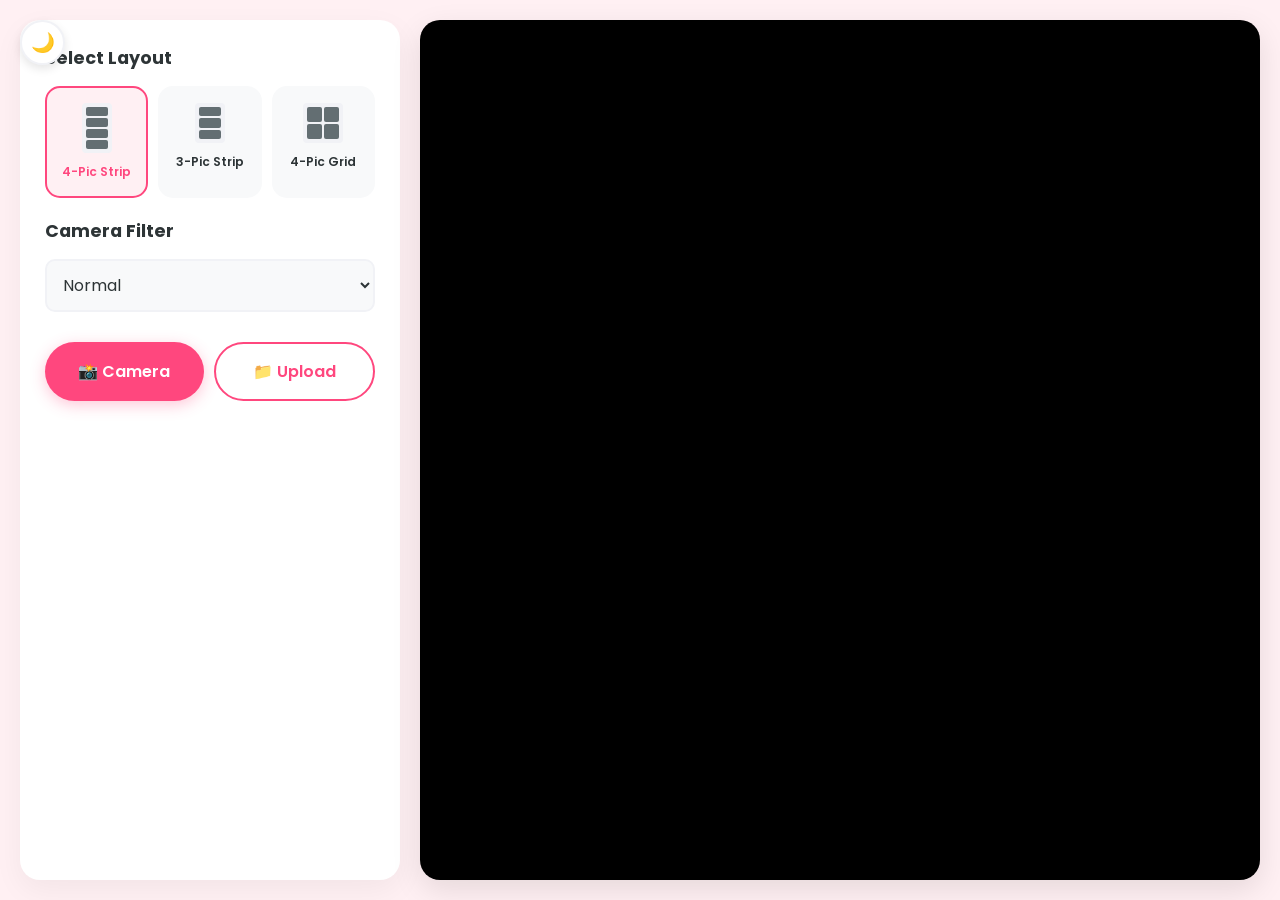
==== index.html @ 8cca1395 "update: restructure files, remove python" ====
<!DOCTYPE html>
<html lang="en">
<head>
    <meta charset="UTF-8">
    <meta name="viewport" content="width=device-width, initial-scale=1.0, maximum-scale=1.0, user-scalable=no">
    <title>Aida's Photobooth</title>
    <link href="https://fonts.googleapis.com/css2?family=Poppins:wght@300;400;600&family=Caveat&family=Indie+Flower&family=Lobster&family=Pacifico&family=Sacramento&family=Satisfy&family=Special+Elite&family=Courier+Prime&display=swap" rel="stylesheet">
    <link rel="stylesheet" href="static/css/style.css">
</head>
<body>

    <button class="theme-toggle" id="theme-toggle" onclick="toggleTheme()" title="Dark Mode">🌙</button>

    <div id="printing-overlay" class="hidden">
        <div class="print-loader"></div>
        <h2>Printing your photos...</h2>
        <p>Please wait a moment ✨</p>
    </div>

    <div id="screen-setup">

        <div class="setup-sidebar">
            <div class="tool-group">
                <h3>Select Layout</h3>
                <div class="layout-grid">
                    <div class="layout-card active" onclick="selectLayout('strip_4', this)">
                        <div class="v-grid strip-4"><div></div><div></div><div></div><div></div></div>
                        <span>4-Pic Strip</span>
                    </div>
                    <div class="layout-card" onclick="selectLayout('strip_3', this)">
                        <div class="v-grid strip-3"><div></div><div></div><div></div></div>
                        <span>3-Pic Strip</span>
                    </div>
                    <div class="layout-card" onclick="selectLayout('grid_4', this)">
                        <div class="v-grid square-4"><div></div><div></div><div></div><div></div></div>
                        <span>4-Pic Grid</span>
                    </div>
                </div>
            </div>

            <div class="tool-group">
                <h3>Camera Filter</h3>
                <select id="setup-filter" onchange="applyLiveFilter()"></select>
            </div>

            <div class="action-flex">
                <button class="btn btn-primary" onclick="startSequence()">📸 Camera</button>
                <button class="btn btn-outline" onclick="document.getElementById('file-upload').click()">📁 Upload</button>
                <input type="file" id="file-upload" class="hidden" multiple accept="image/*" onchange="handleUpload(event)">
            </div>
        </div>

        <div class="cam-wrapper">
            <video id="webcam" autoplay playsinline muted></video>
            <div id="overlay" class="hidden">3</div>
        </div>

    </div>

    <div id="screen-editor" class="hidden">

        <div class="canvas-viewport" id="viewport">
            <div id="print-wrapper">
                <canvas id="final-canvas"></canvas>
            </div>

            <p class="drag-hint" id="drag-hint">✨ Tip: Drag stickers to move/rotate/resize! Drag background to pan. ✨</p>

            <div class="zoom-controls">
                <button class="zoom-btn" onclick="adjustZoom(-0.1)">−</button>
                <button class="zoom-btn" onclick="resetZoom()">⟲</button>
                <button class="zoom-btn" onclick="adjustZoom(0.1)">+</button>
            </div>
        </div>

        <div class="controls-sidebar">
            <div class="tabs-header desktop-only">
                <button class="tab-btn active" onclick="openTab('tab-layout', 0, event)">Layout</button>
                <button class="tab-btn" onclick="openTab('tab-color', 1, event)">Color</button>
                <button class="tab-btn" onclick="openTab('tab-text', 2, event)">Text</button>
                <button class="tab-btn" onclick="openTab('tab-stickers', 3, event)">Stickers</button>
            </div>

            <div class="mobile-tab-nav mobile-only">
                <button class="nav-arrow" onclick="navigateTab(-1)">&#9664;</button>
                <h3 id="mobile-tab-title">Layout</h3>
                <button class="nav-arrow" onclick="navigateTab(1)">&#9654;</button>
            </div>

            <div class="tools-scroll-area">
                <div id="tab-layout" class="tab-content active">
                    <div class="control-group">
                        <h4>Frame Color</h4>
                        <div class="color-swatches">
                            <div class="picker-wrapper"><input type="color" id="custom-bg" value="#ffffff" onchange="setBg(this.value)"></div>
                            <div class="swatch" style="background: #ffffff; border: 1px solid #ddd" onclick="setBg('#ffffff')"></div>
                            <div class="swatch" style="background: #000000;" onclick="setBg('#000000')"></div>
                            <div class="swatch" style="background: #ffb6c1;" onclick="setBg('#ffb6c1')"></div>
                            <div class="swatch" style="background: #ffdab9;" onclick="setBg('#ffdab9')"></div>
                            <div class="swatch" style="background: #c1e1c5;" onclick="setBg('#c1e1c5')"></div>
                            <div class="swatch" style="background: #b0c4de;" onclick="setBg('#b0c4de')"></div>
                            <div class="swatch" style="background: #e6e6fa;" onclick="setBg('#e6e6fa')"></div>
                        </div>
                        <input type="hidden" id="bg-color" value="#ffffff">
                    </div>

                    <div class="control-group">
                        <h4>Spacing</h4>
                        <div class="slider-row">
                            <span class="slider-label">Outer</span>
                            <input type="range" id="adj-margin-outer" min="0" max="100" value="20" oninput="syncVal(this); requestRender()">
                            <input type="number" class="val-input" min="0" max="100" value="20" oninput="syncVal(this); requestRender()">
                        </div>
                        <div class="slider-row">
                            <span class="slider-label">Inner</span>
                            <input type="range" id="adj-margin-inner" min="0" max="100" value="10" oninput="syncVal(this); requestRender()">
                            <input type="number" class="val-input" min="0" max="100" value="10" oninput="syncVal(this); requestRender()">
                        </div>
                    </div>
                </div>

                <div id="tab-color" class="tab-content">
                    <div class="control-group">
                        <h4>Filter Style</h4>
                        <select id="edit-filter" onchange="requestRender()"></select>
                        <div class="slider-row" style="margin-top:15px">
                            <span class="slider-label">Intensity</span>
                            <input type="range" id="filter-intensity" min="0" max="100" value="100" oninput="syncVal(this); requestRender()">
                            <input type="number" class="val-input" min="0" max="100" value="100" oninput="syncVal(this); requestRender()">
                        </div>
                    </div>
                    <div class="control-group">
                        <h4>Fine Tune</h4>
                        <div class="slider-row"><span class="slider-label">Bright</span><input type="range" id="adj-bright" min="50" max="150" value="100" oninput="syncVal(this); requestRender()"><input type="number" class="val-input" min="50" max="150" value="100" oninput="syncVal(this); requestRender()"></div>
                        <div class="slider-row"><span class="slider-label">Contrast</span><input type="range" id="adj-contrast" min="50" max="150" value="100" oninput="syncVal(this); requestRender()"><input type="number" class="val-input" min="50" max="150" value="100" oninput="syncVal(this); requestRender()"></div>
                        <div class="slider-row"><span class="slider-label">Highlight</span><input type="range" id="adj-highlight" min="-50" max="50" value="0" oninput="syncVal(this); requestRender()"><input type="number" class="val-input" min="-50" max="50" value="0" oninput="syncVal(this); requestRender()"></div>
                        <div class="slider-row"><span class="slider-label">Shadow</span><input type="range" id="adj-shadow" min="-50" max="50" value="0" oninput="syncVal(this); requestRender()"><input type="number" class="val-input" min="-50" max="50" value="0" oninput="syncVal(this); requestRender()"></div>
                        <div class="slider-row"><span class="slider-label">Sharp</span><input type="range" id="adj-sharp" min="0" max="100" value="0" oninput="syncVal(this); requestRender()"><input type="number" class="val-input" min="0" max="100" value="0" oninput="syncVal(this); requestRender()"></div>
                    </div>
                </div>

                <div id="tab-text" class="tab-content">
                    <div class="control-group">
                        <h4>Visibility</h4>
                        <div class="toggle-row"><span>Show Note</span><label class="switch"><input type="checkbox" id="show-note" checked onchange="requestRender()"><span class="slider-switch"></span></label></div>
                        <div class="toggle-row"><span>Show Date</span><label class="switch"><input type="checkbox" id="show-date" checked onchange="requestRender()"><span class="slider-switch"></span></label></div>
                        <div class="toggle-row"><span>Footer Space</span><label class="switch"><input type="checkbox" id="enable-footer" checked onchange="requestRender()"><span class="slider-switch"></span></label></div>
                    </div>
                    <div class="control-group">
                        <h4>Note Settings</h4>
                        <input type="text" id="note-text" value="Memories" oninput="requestRender()" placeholder="Type something...">
                        <div class="slider-row" style="margin-top:15px"><span class="slider-label">Size</span><input type="range" id="note-size" min="20" max="300" value="140" oninput="syncVal(this); requestRender()"><input type="number" class="val-input" min="20" max="300" value="140" oninput="syncVal(this); requestRender()"></div>
                        <div class="slider-row"><span class="slider-label">X Pos</span><input type="range" id="note-x" min="0" max="100" value="50" oninput="syncVal(this); requestRender()"><input type="number" class="val-input" min="0" max="100" value="50" oninput="syncVal(this); requestRender()"></div>
                        <div class="slider-row"><span class="slider-label">Y Pos</span><input type="range" id="note-y" min="-50" max="50" value="0" oninput="syncVal(this); requestRender()"><input type="number" class="val-input" min="-50" max="50" value="0" oninput="syncVal(this); requestRender()"></div>
                    </div>
                    <div class="control-group">
                        <h4>Date Settings</h4>
                        <div class="slider-row"><span class="slider-label">Size</span><input type="range" id="date-size" min="10" max="150" value="60" oninput="syncVal(this); requestRender()"><input type="number" class="val-input" min="10" max="150" value="60" oninput="syncVal(this); requestRender()"></div>
                        <div class="slider-row"><span class="slider-label">X Pos</span><input type="range" id="date-x" min="0" max="100" value="50" oninput="syncVal(this); requestRender()"><input type="number" class="val-input" min="0" max="100" value="50" oninput="syncVal(this); requestRender()"></div>
                        <div class="slider-row"><span class="slider-label">Y Pos</span><input type="range" id="date-y" min="-50" max="50" value="15" oninput="syncVal(this); requestRender()"><input type="number" class="val-input" min="-50" max="50" value="15" oninput="syncVal(this); requestRender()"></div>
                    </div>
                    <div class="control-group">
                        <h4>Font Family</h4>
                        <select id="font-select" onchange="requestRender()">
                            <option value="Sacramento" selected>Sacramento (Signature)</option>
                            <option value="Poppins">Modern (Poppins)</option>
                            <option value="Pacifico">Pacifico</option>
                            <option value="Lobster">Lobster</option>
                            <option value="Caveat">Caveat</option>
                            <option value="Indie Flower">Indie Flower</option>
                            <option value="Courier Prime">Courier Prime</option>
                        </select>
                    </div>
                </div>

                <div id="tab-stickers" class="tab-content">
                    <div class="control-group">
                        <h4>Add Stickers</h4>
                        <p style="font-size: 0.8rem; color: var(--text-muted); margin-bottom:10px;">Tap to add, then drag to move or resize!</p>
                        <div class="sticker-grid">
                            <button class="sticker-btn" style="background:#ffeaa7" onclick="clearStickers()">🚫</button>
                            <button class="sticker-btn" onclick="addSticker('🎀')">🎀</button>
                            <button class="sticker-btn" onclick="addSticker('✨')">✨</button>
                            <button class="sticker-btn" onclick="addSticker('💖')">💖</button>
                            <button class="sticker-btn" onclick="addSticker('🌸')">🌸</button>
                            <button class="sticker-btn" onclick="addSticker('🦋')">🦋</button>
                            <button class="sticker-btn" onclick="addSticker('☁️')">☁️</button>
                            <button class="sticker-btn" onclick="addSticker('🧸')">🧸</button>
                            <button class="sticker-btn" onclick="addSticker('🍓')">🍓</button>
                            <button class="sticker-btn" onclick="addSticker('👑')">👑</button>
                            <button class="sticker-btn" onclick="addSticker('🍒')">🍒</button>
                            <button class="sticker-btn" onclick="addSticker('⭐')">⭐</button>
                            <button class="sticker-btn" onclick="addSticker('🫧')">🫧</button>
                            <button class="sticker-btn" onclick="addSticker('🐾')">🐾</button>
                            <button class="sticker-btn" onclick="addSticker('🐰')">🐰</button>
                            <button class="sticker-btn" onclick="addSticker('🐱')">🐱</button>
                        </div>
                    </div>
                </div>
            </div>

            <div class="global-actions">
                <button class="btn btn-primary" onclick="downloadImage()">💾 Download Photo</button>
                <button class="btn btn-outline" style="margin-top: 10px;" onclick="location.reload()">🔄 Start New Session</button>
            </div>

        </div>
    </div>

    <canvas id="capture-canvas" class="hidden"></canvas>
    <input type="hidden" id="active-layout" value="strip_4">

    <script src="static/js/app.js"></script>
</body>
</html>
---- static/css/style.css ----
:root { 
    --bg-main: #fff0f3; 
    --panel-bg: #ffffff;
    --accent: #ff477e; 
    --text-dark: #2d3436;
    --text-muted: #636e72;
    --border: #f1f2f6;
    --input-bg: #f8f9fa;
    --viewport-bg: #f1f2f6;
    --card-bg: #f8f9fa;
}

/* DARK MODE */
[data-theme="dark"] {
    --bg-main: #121212; 
    --panel-bg: #1e1e1e;
    --accent: #ff6b96; /* Slightly lighter pink for better contrast */
    --text-dark: #f1f2f6; /* White text */
    --text-muted: #a4b0be;
    --border: #2f3542;
    --input-bg: #2f3542;
    --viewport-bg: #0a0a0a;
    --card-bg: #2a2d35;
}

* { box-sizing: border-box; -webkit-tap-highlight-color: transparent; }

body, .setup-sidebar, .controls-sidebar, .canvas-viewport, .layout-card, 
.tabs-header, .mobile-tab-nav, .control-group, input, select, .drag-hint {
    transition: background-color 0.7s ease, color 0.7s ease, border-color 0.7s ease, box-shadow 0.7s ease;
}

body { 
    background-color: var(--bg-main); color: var(--text-dark); 
    font-family: 'Poppins', sans-serif; margin: 0; padding: 0; 
    height: 100vh; /* Fallback */
    height: 100dvh; /* Modern Safari Fix */
    overflow: hidden; 
}

/* Theme Toggle Button */
.theme-toggle {
    position: fixed;
    top: 20px;
    left: 20px;
    background: var(--panel-bg);
    border: 2px solid var(--border);
    color: var(--text-dark);
    width: 45px;
    height: 45px;
    border-radius: 50%;
    font-size: 1.2rem;
    cursor: pointer;
    display: flex;
    align-items: center;
    justify-content: center;
    box-shadow: 0 4px 10px rgba(0,0,0,0.1);
    z-index: 2000;
    transition: all 0.3s ease;
}
.theme-toggle:hover {
    transform: scale(1.1);
    border-color: var(--accent);
}

@media (max-width: 900px) {
    .theme-toggle {
        top: 15px;
        left: 15px;
        width: 40px;
        height: 40px;
    }
}

.hidden { display: none !important; }
.flex { display: flex; gap: 10px; }

/* --- BUTTONS --- */
.btn { 
    border: none; border-radius: 30px; padding: 15px 20px; 
    font-weight: 600; font-size: 1rem; cursor: pointer; 
    transition: 0.2s; text-align: center; width: 100%;
    font-family: 'Poppins', sans-serif; display: flex; align-items: center; justify-content: center; gap: 8px;
}
.btn-primary { background-color: var(--accent); color: white; box-shadow: 0 4px 15px rgba(255, 71, 126, 0.3); }
.btn-primary:active { transform: scale(0.98); }
.btn-outline { background-color: transparent; color: var(--accent); border: 2px solid var(--accent); }
.btn-outline:active { background-color: #ffeaa7; transform: scale(0.98); }

.action-flex { display: flex; gap: 10px; margin-top: 10px; }

/* --- SCREEN 1: CAPTURE --- */
#screen-setup { display: flex; height: 100%; padding: 20px; gap: 20px; max-width: 1300px; margin: 0 auto; overflow: hidden;}

.setup-sidebar { 
    width: 380px; background: var(--panel-bg); border-radius: 20px; 
    padding: 25px; box-shadow: 0 10px 30px rgba(0,0,0,0.05);
    display: flex; flex-direction: column; gap: 20px; 
    overflow-y: auto; -webkit-overflow-scrolling: touch;
}

.tool-group h3 { margin: 0 0 15px 0; font-size: 1.1rem; color: var(--text-dark); }
select { width: 100%; padding: 12px; border-radius: 10px; border: 2px solid var(--border); font-family: inherit; font-size: 1rem; outline: none; background: var(--input-bg); color: var(--text-dark); }
select:focus { border-color: var(--accent); }

/* Visual Grid Selectors */
.layout-grid { display: grid; grid-template-columns: repeat(3, 1fr); gap: 10px; }
.layout-card { 
    background: var(--card-bg); border: 2px solid transparent; border-radius: 15px; 
    padding: 15px 5px; display: flex; flex-direction: column; align-items: center; 
    cursor: pointer; transition: 0.2s;
}
.layout-card.active { border-color: var(--accent); background: var(--bg-main); color: var(--accent); }
.layout-card span { font-size: 0.75rem; font-weight: 600; margin-top: 10px; text-align: center;}

.v-grid { background: var(--border); padding: 4px; border-radius: 4px; }
.v-grid div { background: #636e72; border-radius: 2px; }
.strip-4 { width: 30px; height: 50px; display: flex; flex-direction: column; gap: 2px; }
.strip-4 div { flex: 1; width: 100%; }
.strip-3 { width: 30px; height: 40px; display: flex; flex-direction: column; gap: 2px; }
.strip-3 div { flex: 1; width: 100%; }
.square-4 { width: 40px; height: 40px; display: grid; grid-template-columns: 1fr 1fr; gap: 2px; }
.square-4 div { width: 100%; height: 100%; }

.cam-wrapper { 
    flex: 1; background: #000; border-radius: 20px; overflow: hidden; 
    position: relative; display: flex; align-items: center; justify-content: center;
    box-shadow: 0 10px 30px rgba(0,0,0,0.1);
}
video { width: 100%; height: 100%; object-fit: contain; transform: scaleX(-1); }
#overlay { position: absolute; font-size: 8rem; color: white; text-shadow: 0 0 20px rgba(0,0,0,0.5); font-weight: 700; }

/* --- PRINTING ANIMATION --- */
#printing-overlay {
    position: fixed; top: 0; left: 0; width: 100%; height: 100%;
    background: var(--bg-main); z-index: 1000;
    display: flex; flex-direction: column; align-items: center; justify-content: center;
}
.print-loader {
    width: 60px; height: 60px; border: 6px solid #ffeaa7;
    border-top-color: var(--accent); border-radius: 50%;
    animation: spin 1s cubic-bezier(0.68, -0.55, 0.265, 1.55) infinite; 
    margin-bottom: 20px;
}
@keyframes spin { 100% { transform: rotate(360deg); } }

.drop-in-animation { animation: dropDown 1.2s cubic-bezier(0.34, 1.56, 0.64, 1) forwards; }
@keyframes dropDown {
    0% { transform: translateY(-150vh) rotate(-10deg); opacity: 0; }
    50% { transform: translateY(10vh) rotate(5deg); opacity: 1; }
    100% { transform: translateY(0) rotate(0deg); opacity: 1; }
}

/* --- SCREEN 2: EDITOR --- */
#screen-editor { display: flex; height: 100%; background: #fdfdfd; overflow: hidden;}

.canvas-viewport { 
    flex: 1; display: flex; flex-direction: column; align-items: center; justify-content: center; 
    background: var(--viewport-bg); position: relative; overflow: hidden;
}
#print-wrapper { display: flex; justify-content: center; align-items: center; width: 100%; height: 100%; }
#final-canvas { 
    box-shadow: 0 20px 40px rgba(0,0,0,0.15); 
    max-height: 85vh; max-width: 90%;
    transform-origin: center center;
    transition: transform 0.1s ease-out;
}
.drag-hint { 
    position: absolute; top: 20px; background: var(--panel-bg); padding: 8px 20px; 
    border-radius: 20px; color: var(--accent); font-size: 0.9rem; font-weight: 600; 
    box-shadow: 0 5px 15px rgba(0,0,0,0.1); z-index: 50;
    transition: opacity 0.5s ease, transform 0.5s ease;
}

/* Zoom Controls */
.zoom-controls { position: absolute; bottom: 30px; display: flex; gap: 10px; background: rgba(255,255,255,0.9); padding: 8px; border-radius: 30px; box-shadow: 0 5px 15px rgba(0,0,0,0.1); z-index: 100; }
.zoom-btn { background: var(--bg-main); border: none; color: var(--accent); font-size: 1.2rem; width: 35px; height: 35px; border-radius: 50%; cursor: pointer; font-weight: bold; }

/* Sidebar Tools */
.controls-sidebar { 
    width: 450px; background: var(--panel-bg); display: flex; flex-direction: column;
    box-shadow: -10px 0 30px rgba(0,0,0,0.05); z-index: 10;
}

/* Navigations */
.desktop-only { display: flex; }
.mobile-only { display: none; }

.tabs-header { display: flex; background: var(--card-bg); padding: 10px; margin: 15px; border-radius: 15px; flex-shrink: 0;}
.tab-btn { flex: 1; padding: 10px; background: transparent; border: none; color: var(--text-muted); font-weight: 600; font-size: 0.9rem; cursor: pointer; border-radius: 10px; transition: 0.3s; }
.tab-btn.active { background: var(--panel-bg); color: var(--accent); box-shadow: 0 2px 10px rgba(0,0,0,0.05); }

.mobile-tab-nav {
    align-items: center; justify-content: space-between;
    background: var(--card-bg); padding: 12px 15px; margin: 10px; border-radius: 15px; flex-shrink: 0;
}
.mobile-tab-nav h3 { margin: 0; color: var(--accent); font-size: 1rem; text-transform: uppercase; letter-spacing: 1px;}
.nav-arrow { background: var(--panel-bg); border: 1px solid var(--border); color: var(--accent); width: 35px; height: 35px; border-radius: 50%; font-size: 1rem; cursor: pointer; display: flex; align-items: center; justify-content: center; box-shadow: 0 2px 5px rgba(0,0,0,0.05); transition: 0.2s;}
.nav-arrow:active { transform: scale(0.9); }

/* Scrollable Tools Area */
.tools-scroll-area { 
    flex: 1; overflow-y: auto; padding: 0 20px; 
    -webkit-overflow-scrolling: touch; min-height: 0; /* Crucial Safari fix */
}
.tab-content { display: none; padding-bottom: 20px; }
.tab-content.active { display: block; animation: fadeUp 0.3s ease; }
@keyframes fadeUp { from { opacity: 0; transform: translateY(10px); } to { opacity: 1; transform: translateY(0); } }

/* Global Actions Footer */
.global-actions { padding: 20px; background: var(--panel-bg); border-top: 1px solid var(--border); flex-shrink: 0; margin-top: auto; }

.control-group { margin-bottom: 25px; background: var(--panel-bg); padding: 15px; border-radius: 15px; border: 1px solid var(--border); }
.control-group h4 { color: var(--accent); margin: 0 0 15px 0; font-size: 0.9rem; text-transform: uppercase; letter-spacing: 1px; }

/* Color Swatches */
.color-swatches { display: flex; flex-wrap: wrap; gap: 10px; justify-content: center;}
.swatch { width: 35px; height: 35px; border-radius: 50%; cursor: pointer; box-shadow: 0 2px 5px rgba(0,0,0,0.1); transition: transform 0.1s; }
.swatch:active { transform: scale(0.9); }
.picker-wrapper { background: conic-gradient(red, yellow, lime, aqua, blue, magenta, red); overflow: hidden; position: relative;}
.picker-wrapper input { opacity: 0; position: absolute; top:-10px; left:-10px; width: 200%; height: 200%; cursor: pointer; }

/* Toggles */
.toggle-row { display: flex; align-items: center; justify-content: space-between; margin-bottom: 12px; }
.toggle-row span { font-size: 0.95rem; font-weight: 500; }
.switch { position: relative; display: inline-block; width: 44px; height: 24px; }
.switch input { opacity: 0; width: 0; height: 0; }
.slider-switch { position: absolute; cursor: pointer; top: 0; left: 0; right: 0; bottom: 0; background-color: #dfe6e9; transition: .4s; border-radius: 34px; }
.slider-switch:before { position: absolute; content: ""; height: 18px; width: 18px; left: 3px; bottom: 3px; background-color: white; transition: .4s; border-radius: 50%; }
input:checked + .slider-switch { background-color: var(--accent); }
input:checked + .slider-switch:before { transform: translateX(20px); }

/* Edit Sliders & Input Box */
.slider-row { display: flex; align-items: center; gap: 10px; margin-bottom: 12px; }
.slider-label { flex: 0 0 70px; font-size: 0.85rem; color: var(--text-muted); }
input[type=range] { flex: 1; height: 6px; -webkit-appearance: none; background: #dfe6e9; border-radius: 3px; outline: none; }
input[type=range]::-webkit-slider-thumb { -webkit-appearance: none; width: 20px; height: 20px; background: white; border-radius: 50%; cursor: pointer; border: 2px solid var(--accent); box-shadow: 0 2px 5px rgba(0,0,0,0.2); }
.val-input { 
    flex: 0 0 50px; text-align: center; font-family: monospace; font-size: 0.95rem; 
    color: var(--accent); font-weight: bold; background: transparent; 
    border: 1px solid var(--border); border-radius: 5px; padding: 4px;
    -moz-appearance: textfield; outline: none; transition: 0.2s;
}
.val-input:focus { border-color: var(--accent); }
.val-input::-webkit-outer-spin-button, .val-input::-webkit-inner-spin-button { -webkit-appearance: none; margin: 0; }

input[type=text] { width: 100%; padding: 12px; background: var(--input-bg); border: 1px solid var(--border); border-radius: 10px; color: var(--text-dark); font-family: inherit; font-size: 0.95rem; outline: none; }

/* Stickers */
.sticker-grid { display: grid; grid-template-columns: repeat(auto-fill, minmax(60px, 1fr)); gap: 10px; }
.sticker-btn { background: var(--bg-main); border: none; border-radius: 12px; font-size: 1.8rem; height: 60px; cursor: pointer; transition: 0.2s; }
.sticker-btn:hover { transform: translateY(-3px); box-shadow: 0 5px 10px rgba(0,0,0,0.05); }
.sticker-btn:active { transform: scale(0.95); }

/* --- RESPONSIVE MOBILE - SIDE-BY-SIDE FIX --- */
@media (max-width: 900px) {
    .desktop-only { display: none !important; }
    .mobile-only { display: flex !important; }

    #screen-setup { 
        flex-direction: column-reverse; 
        padding: 10px; height: 100%; gap: 10px;
    }
    .cam-wrapper { height: 45vh; flex: none; }
    .setup-sidebar { width: 100%; flex: 1; min-height: 0; margin-bottom: 0; padding-bottom: 40px; }
    
    /* SIDE-BY-SIDE EDITOR UI */
    #screen-editor { 
        flex-direction: row; /* Changed from row-reverse to row */
        height: 100%; 
    }
    .canvas-viewport { 
        width: 45%;
        height: 100%; flex: none; 
        border-left: 1px solid var(--border);
    }
    #final-canvas { max-width: 95%; max-height: 95%; }
    .drag-hint { font-size: 0.75rem; padding: 5px 10px; width: 80%; }
    
    .controls-sidebar { 
        width: 55%; 
        height: 100%; flex: none; border-left: none; 
    }
    .tools-scroll-area { padding: 0 10px 10px 10px; }
    .global-actions { padding: 10px; }
    .global-actions .btn { font-size: 0.85rem; padding: 12px 10px; }
    
    /* Stacked input sliders to fit narrower left pane */
    .slider-row { flex-wrap: wrap; gap: 5px; margin-bottom: 15px;}
    .slider-label { flex: 0 0 100%; margin-bottom: -5px; }
    input[type=range] { flex: 1; }
    .val-input { flex: 0 0 45px; }
    
    .sticker-grid { grid-template-columns: repeat(auto-fill, minmax(45px, 1fr)); }
    .sticker-btn { height: 45px; font-size: 1.4rem; }
}
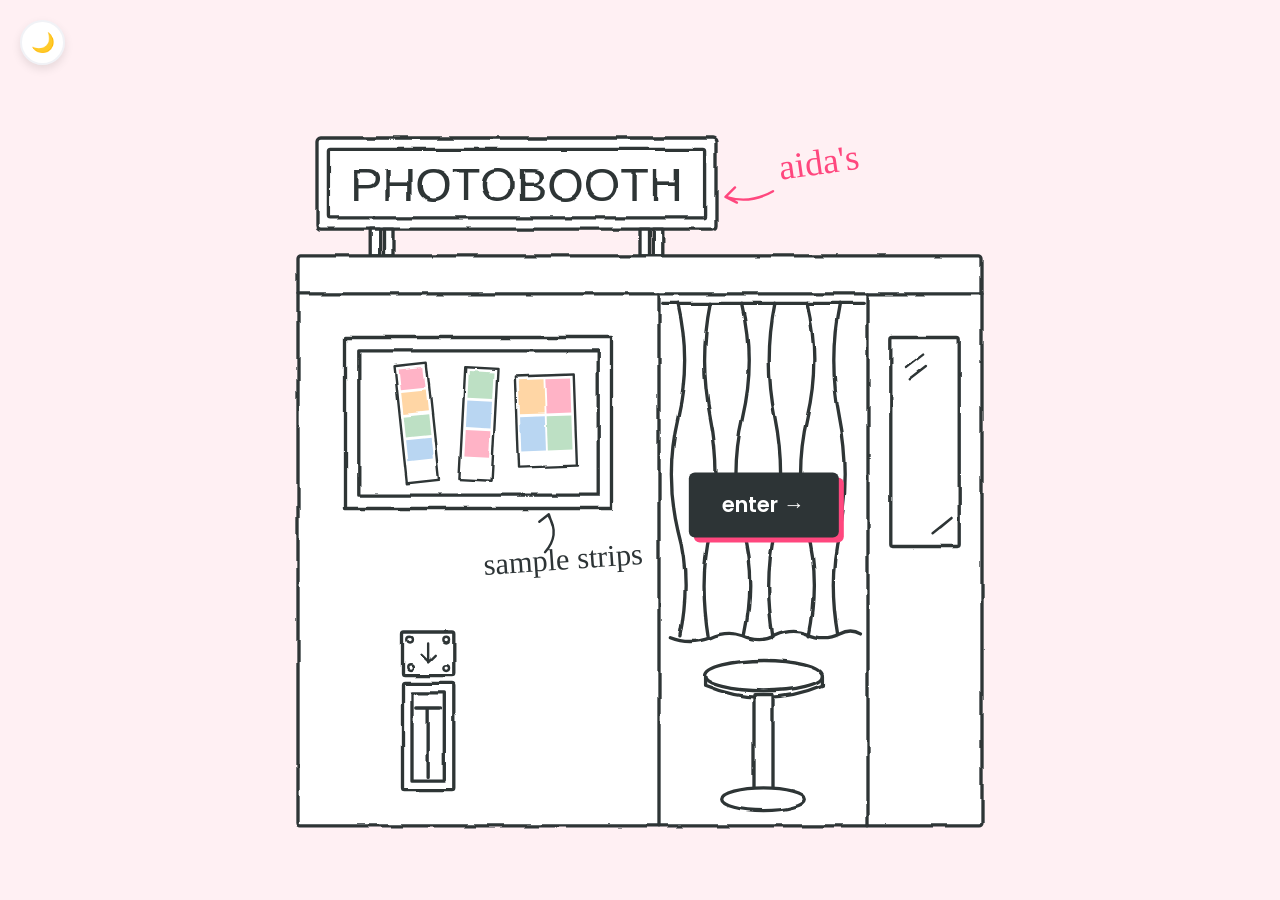
==== commit 05886f45: "add: landing page and frame selection step Split the flow into landing -> choose frame -> capture ->" ====
--- a/index.html
+++ b/index.html
@@ -17,24 +17,157 @@
         <p>Please wait a moment ✨</p>
     </div>
 
-    <div id="screen-setup">
+    <!-- SCREEN 0: LANDING -->
+    <div id="screen-landing">
+        <div class="booth-stage">
+            <svg class="booth-svg" viewBox="0 0 800 790" aria-hidden="true">
+                <defs>
+                    <filter id="sketchy">
+                        <feTurbulence type="fractalNoise" baseFrequency="0.03" numOctaves="2" seed="4" result="noise"/>
+                        <feDisplacementMap in="SourceGraphic" in2="noise" scale="4" xChannelSelector="R" yChannelSelector="G"/>
+                    </filter>
+                </defs>
+
+                <g filter="url(#sketchy)">
+                    <!-- Sign -->
+                    <rect class="paper ink" x="60" y="40" width="420" height="96" rx="4"/>
+                    <rect class="ink" x="72" y="52" width="396" height="72" rx="2"/>
+                    <text class="sign-text" x="270" y="106" textLength="350" lengthAdjust="spacingAndGlyphs">PHOTOBOOTH</text>
+                    <rect class="paper ink" x="116" y="136" width="10" height="28"/>
+                    <rect class="paper ink" x="130" y="136" width="10" height="28"/>
+                    <rect class="paper ink" x="400" y="136" width="10" height="28"/>
+                    <rect class="paper ink" x="414" y="136" width="10" height="28"/>
+
+                    <!-- Booth body -->
+                    <rect class="paper ink" x="40" y="164" width="720" height="600" rx="3"/>
+                    <line class="ink" x1="40" y1="204" x2="760" y2="204"/>
+                    <line class="ink" x1="420" y1="204" x2="420" y2="764"/>
+                    <line class="ink" x1="640" y1="204" x2="640" y2="764"/>
+
+                    <!-- Display window with sample strips -->
+                    <rect class="ink" x="90" y="250" width="280" height="180"/>
+                    <rect class="ink" x="104" y="264" width="252" height="152"/>
+                    <g transform="rotate(-6 165 340)">
+                        <rect class="strip-paper ink-thin" x="148" y="278" width="34" height="124"/>
+                        <rect class="cell c1" x="152" y="282" width="26" height="22"/>
+                        <rect class="cell c2" x="152" y="307" width="26" height="22"/>
+                        <rect class="cell c3" x="152" y="332" width="26" height="22"/>
+                        <rect class="cell c4" x="152" y="357" width="26" height="22"/>
+                    </g>
+                    <g transform="rotate(3 230 340)">
+                        <rect class="strip-paper ink-thin" x="213" y="282" width="34" height="118"/>
+                        <rect class="cell c3" x="217" y="286" width="26" height="28"/>
+                        <rect class="cell c4" x="217" y="317" width="26" height="28"/>
+                        <rect class="cell c1" x="217" y="348" width="26" height="28"/>
+                    </g>
+                    <g transform="rotate(-2 300 340)">
+                        <rect class="strip-paper ink-thin" x="270" y="290" width="62" height="96"/>
+                        <rect class="cell c2" x="274" y="294" width="26" height="36"/>
+                        <rect class="cell c1" x="302" y="294" width="26" height="36"/>
+                        <rect class="cell c4" x="274" y="333" width="26" height="36"/>
+                        <rect class="cell c3" x="302" y="333" width="26" height="36"/>
+                    </g>
+
+                    <!-- Photo delivery slot -->
+                    <rect class="ink" x="150" y="560" width="54" height="46" rx="2"/>
+                    <circle class="ink-thin" cx="158" cy="568" r="3"/>
+                    <circle class="ink-thin" cx="196" cy="568" r="3"/>
+                    <circle class="ink-thin" cx="158" cy="598" r="3"/>
+                    <circle class="ink-thin" cx="196" cy="598" r="3"/>
+                    <path class="ink-thin" d="M177 572 v18 M170 584 l7 7 l7 -7"/>
+                    <rect class="ink" x="150" y="614" width="54" height="112" rx="2"/>
+                    <rect class="ink" x="160" y="624" width="34" height="92"/>
+                    <path class="ink" d="M164 640 h26 M177 640 v72"/>
+
+                    <!-- Curtain -->
+                    <line class="ink" x1="424" y1="214" x2="636" y2="214"/>
+                    <g class="curtain">
+                        <path class="ink" d="M440 214 q14 60 0 120 q-14 60 0 120 q14 50 2 110"/>
+                        <path class="ink" d="M474 214 q-12 60 0 120 q12 60 0 120 q-12 50 -2 112"/>
+                        <path class="ink" d="M508 214 q14 60 0 120 q-14 60 0 120 q14 50 2 108"/>
+                        <path class="ink" d="M542 214 q-12 60 0 120 q12 60 0 120 q-12 50 -2 112"/>
+                        <path class="ink" d="M576 214 q14 60 0 120 q-14 60 0 120 q14 50 2 110"/>
+                        <path class="ink" d="M610 214 q-12 60 0 120 q12 60 0 120 q-12 50 -2 108"/>
+                        <path class="ink" d="M432 566 q20 8 42 0 q18 -8 34 -2 q18 8 34 0 q18 -8 34 -2 q18 8 34 0 q12 -6 22 0"/>
+                    </g>
+
+                    <!-- Stool -->
+                    <ellipse class="paper ink" cx="530" cy="606" rx="62" ry="16"/>
+                    <path class="ink" d="M468 606 v10 q62 26 124 0 v-10"/>
+                    <rect class="paper ink" x="520" y="626" width="20" height="104"/>
+                    <ellipse class="paper ink" cx="530" cy="736" rx="44" ry="12"/>
+
+                    <!-- Mirror -->
+                    <rect class="ink" x="664" y="250" width="72" height="220" rx="2"/>
+                    <path class="ink-thin" d="M680 282 l18 -14 M684 294 l18 -14 M716 450 l12 -10 M708 456 l20 -16"/>
+                </g>
+
+                <!-- Hand-written notes (kept crisp, outside the wobble filter) -->
+                <text class="scribble accent-fill" x="548" y="84" transform="rotate(-8 548 84)">aida's</text>
+                <path class="ink-thin accent-stroke" d="M540 96 q-24 14 -50 6 m10 -10 l-10 10 l12 6"/>
+                <text class="scribble" x="236" y="500" transform="rotate(-4 236 500)">sample strips</text>
+                <path class="ink-thin" d="M300 476 q16 -18 4 -38 m-10 6 l10 -8 l4 12"/>
+            </svg>
+
+            <button class="enter-btn" onclick="enterBooth()">enter <span aria-hidden="true">&rarr;</span></button>
+        </div>
+    </div>
+
+    <!-- SCREEN 1: CHOOSE FRAME -->
+    <div id="screen-frame" class="hidden">
+        <div class="frame-inner">
+            <h1 class="hand-title">choose your <span>frame</span></h1>
+            <p class="frame-sub">You can change colors, text &amp; stickers after the shoot.</p>
+
+            <div class="frame-options">
+                <button class="frame-card active" aria-pressed="true" onclick="selectLayout('strip_4', this)">
+                    <div class="frame-preview-area">
+                        <div class="frame-preview fp-strip-4">
+                            <div class="fp-photo"></div><div class="fp-photo"></div><div class="fp-photo"></div><div class="fp-photo"></div>
+                            <div class="fp-footer">memories</div>
+                        </div>
+                    </div>
+                    <span class="frame-name">Classic Strip</span>
+                    <span class="frame-meta">4 shots</span>
+                </button>
+                <button class="frame-card" aria-pressed="false" onclick="selectLayout('strip_3', this)">
+                    <div class="frame-preview-area">
+                        <div class="frame-preview fp-strip-3">
+                            <div class="fp-photo"></div><div class="fp-photo"></div><div class="fp-photo"></div>
+                            <div class="fp-footer">memories</div>
+                        </div>
+                    </div>
+                    <span class="frame-name">Short Strip</span>
+                    <span class="frame-meta">3 shots</span>
+                </button>
+                <button class="frame-card" aria-pressed="false" onclick="selectLayout('grid_4', this)">
+                    <div class="frame-preview-area">
+                        <div class="frame-preview fp-grid-4">
+                            <div class="fp-photo"></div><div class="fp-photo"></div><div class="fp-photo"></div><div class="fp-photo"></div>
+                            <div class="fp-footer">memories</div>
+                        </div>
+                    </div>
+                    <span class="frame-name">Grid</span>
+                    <span class="frame-meta">4 shots</span>
+                </button>
+            </div>
+
+            <div class="frame-actions">
+                <button class="btn btn-outline" onclick="showScreen('screen-landing')">&larr; Back</button>
+                <button class="btn btn-primary" onclick="confirmFrame()">Next &rarr;</button>
+            </div>
+        </div>
+    </div>
+
+    <!-- SCREEN 2: CAPTURE -->
+    <div id="screen-setup" class="hidden">
 
         <div class="setup-sidebar">
             <div class="tool-group">
-                <h3>Select Layout</h3>
-                <div class="layout-grid">
-                    <div class="layout-card active" onclick="selectLayout('strip_4', this)">
-                        <div class="v-grid strip-4"><div></div><div></div><div></div><div></div></div>
-                        <span>4-Pic Strip</span>
-                    </div>
-                    <div class="layout-card" onclick="selectLayout('strip_3', this)">
-                        <div class="v-grid strip-3"><div></div><div></div><div></div></div>
-                        <span>3-Pic Strip</span>
-                    </div>
-                    <div class="layout-card" onclick="selectLayout('grid_4', this)">
-                        <div class="v-grid square-4"><div></div><div></div><div></div><div></div></div>
-                        <span>4-Pic Grid</span>
-                    </div>
+                <h3>Your Frame</h3>
+                <div class="frame-summary">
+                    <span id="frame-summary-text">Classic Strip · 4 shots</span>
+                    <button class="link-btn" onclick="showScreen('screen-frame')">Change</button>
                 </div>
             </div>
 
@@ -207,6 +340,19 @@
         </div>
     </div>
 
+    <!-- Download success toast -->
+    <div id="download-toast" class="hidden">✅ Photo saved!</div>
+
+    <!-- In-app browser save modal -->
+    <div id="download-modal" class="hidden">
+        <div class="download-modal-content">
+            <h3>Save Your Photo</h3>
+            <p>Press and hold the image below, then tap <strong>Save to Photos</strong> (or Save Image).</p>
+            <img id="download-modal-img" src="" alt="Your photobooth strip">
+            <button class="btn btn-outline" style="margin-top:15px" onclick="closeDownloadModal()">✕ Close</button>
+        </div>
+    </div>
+
     <canvas id="capture-canvas" class="hidden"></canvas>
     <input type="hidden" id="active-layout" value="strip_4">
 
--- a/static/css/style.css
+++ b/static/css/style.css
@@ -25,7 +25,7 @@
 
 * { box-sizing: border-box; -webkit-tap-highlight-color: transparent; }
 
-body, .setup-sidebar, .controls-sidebar, .canvas-viewport, .layout-card, 
+body, .setup-sidebar, .controls-sidebar, .canvas-viewport, .frame-card, 
 .tabs-header, .mobile-tab-nav, .control-group, input, select, .drag-hint {
     transition: background-color 0.7s ease, color 0.7s ease, border-color 0.7s ease, box-shadow 0.7s ease;
 }
@@ -89,7 +89,120 @@
 
 .action-flex { display: flex; gap: 10px; margin-top: 10px; }
 
-/* --- SCREEN 1: CAPTURE --- */
+/* --- SCREEN 0: LANDING --- */
+#screen-landing {
+    height: 100%; display: flex; align-items: center; justify-content: center;
+    padding: 70px 16px 20px;
+}
+.booth-stage {
+    position: relative; container-type: inline-size;
+    width: min(100%, 760px, calc((100dvh - 100px) * 800 / 790));
+    aspect-ratio: 800 / 790;
+}
+.booth-svg { width: 100%; height: 100%; display: block; overflow: visible; }
+.booth-svg .ink { fill: none; stroke: var(--text-dark); stroke-width: 3.5; stroke-linecap: round; stroke-linejoin: round; }
+.booth-svg .ink-thin { fill: none; stroke: var(--text-dark); stroke-width: 2.5; stroke-linecap: round; stroke-linejoin: round; }
+.booth-svg .paper { fill: var(--panel-bg); }
+.booth-svg .strip-paper { fill: #ffffff; }
+.booth-svg .cell { stroke: none; }
+.booth-svg .c1 { fill: #ffb3c6; }
+.booth-svg .c2 { fill: #ffd6a5; }
+.booth-svg .c3 { fill: #bde0c4; }
+.booth-svg .c4 { fill: #b9d6f2; }
+.booth-svg .sign-text { font-family: 'Poppins', sans-serif; font-weight: 300; font-size: 48px; fill: var(--text-dark); text-anchor: middle; }
+.booth-svg .scribble { font-family: 'Caveat', cursive; font-size: 32px; fill: var(--text-dark); }
+.booth-svg .accent-fill { fill: var(--accent); font-size: 38px; }
+.booth-svg .accent-stroke { stroke: var(--accent); }
+.booth-svg .curtain { transform-box: fill-box; transform-origin: right top; transition: transform 0.5s cubic-bezier(0.65, 0, 0.35, 1); }
+
+.enter-btn {
+    position: absolute; left: 66.25%; top: 54%; transform: translate(-50%, -50%);
+    font-family: 'Poppins', sans-serif; font-size: clamp(14px, 2.8cqw, 22px); font-weight: 600;
+    padding: 0.8em 1.6em; white-space: nowrap; cursor: pointer;
+    background: var(--text-dark); color: var(--panel-bg);
+    border: none; border-radius: 6px; box-shadow: 5px 5px 0 var(--accent);
+    transition: transform 0.15s ease, box-shadow 0.15s ease, opacity 0.3s ease;
+}
+.enter-btn:hover { transform: translate(calc(-50% - 2px), calc(-50% - 2px)); box-shadow: 7px 7px 0 var(--accent); }
+.enter-btn:active { transform: translate(calc(-50% + 3px), calc(-50% + 3px)); box-shadow: 2px 2px 0 var(--accent); }
+.enter-btn:focus-visible { outline: 3px solid var(--accent); outline-offset: 4px; }
+
+/* Curtain pulls aside when entering */
+#screen-landing.entering .curtain { transform: scaleX(0.12); }
+#screen-landing.entering .enter-btn { opacity: 0; }
+
+/* --- SCREEN 1: CHOOSE FRAME --- */
+#screen-frame { height: 100%; overflow-y: auto; -webkit-overflow-scrolling: touch; }
+.frame-inner {
+    min-height: 100%; display: flex; flex-direction: column; align-items: center; justify-content: center;
+    padding: 80px 16px 30px; max-width: 900px; margin: 0 auto;
+    animation: fadeUp 0.4s ease;
+}
+.hand-title { font-family: 'Caveat', cursive; font-weight: 400; font-size: clamp(2.6rem, 7vw, 3.6rem); margin: 0; line-height: 1; text-align: center; }
+.hand-title span { color: var(--accent); }
+.frame-sub { color: var(--text-muted); margin: 10px 0 35px; text-align: center; font-size: 0.95rem; }
+
+.frame-options { --s: 1.2; display: flex; gap: 20px; justify-content: center; width: 100%; }
+.frame-card {
+    position: relative; min-width: 160px;
+    background: var(--panel-bg); color: var(--text-dark); font-family: inherit;
+    border: 2px solid var(--border); border-radius: 18px; padding: 22px 18px 16px;
+    display: flex; flex-direction: column; align-items: center; gap: 2px; cursor: pointer;
+    box-shadow: 0 6px 18px rgba(0,0,0,0.05);
+    transition: transform 0.2s ease, border-color 0.2s ease, box-shadow 0.2s ease, background-color 0.7s ease;
+}
+.frame-card:hover { transform: translateY(-4px); }
+.frame-card:focus-visible { outline: 3px solid var(--accent); outline-offset: 3px; }
+.frame-card.active { border-color: var(--accent); box-shadow: 0 10px 28px rgba(255, 71, 126, 0.2); }
+.frame-card.active::after {
+    content: "✓"; position: absolute; top: -10px; right: -10px;
+    width: 28px; height: 28px; border-radius: 50%; background: var(--accent); color: #fff;
+    font-size: 0.9rem; font-weight: 700; display: flex; align-items: center; justify-content: center;
+    box-shadow: 0 3px 8px rgba(255, 71, 126, 0.35);
+}
+.frame-name { font-weight: 600; font-size: 0.95rem; }
+.frame-meta { color: var(--text-muted); font-size: 0.8rem; }
+
+/* Mini previews mirror the real output proportions from render() */
+.frame-preview-area { height: calc(var(--s) * 210px); display: flex; align-items: flex-end; margin-bottom: 14px; }
+.frame-preview {
+    background: #fff; display: grid; gap: calc(var(--s) * 1.5px); padding: calc(var(--s) * 3px);
+    box-shadow: 0 6px 14px rgba(0,0,0,0.15); transition: transform 0.2s ease;
+}
+.frame-card:hover .frame-preview, .frame-card.active .frame-preview { transform: rotate(-2deg); }
+.fp-photo { background: linear-gradient(135deg, #ffd6e0, #ffb3c6); }
+.fp-photo:nth-child(2) { background: linear-gradient(135deg, #ffe8cc, #ffd6a5); }
+.fp-photo:nth-child(3) { background: linear-gradient(135deg, #d8f0dc, #bde0c4); }
+.fp-photo:nth-child(4) { background: linear-gradient(135deg, #d8e8f8, #b9d6f2); }
+.fp-footer {
+    grid-column: 1 / -1; display: flex; align-items: center; justify-content: center;
+    font-family: 'Sacramento', cursive; color: #2d3436; font-size: calc(var(--s) * 13px);
+    height: calc(var(--s) * 22px);
+}
+.fp-strip-4 { width: calc(var(--s) * 64px); }
+.fp-strip-4 .fp-photo { aspect-ratio: 4.5 / 3.2; }
+.fp-strip-3 { width: calc(var(--s) * 64px); }
+.fp-strip-3 .fp-photo { aspect-ratio: 4.5 / 4.2; }
+.fp-grid-4 { width: calc(var(--s) * 118px); grid-template-columns: 1fr 1fr; }
+.fp-grid-4 .fp-photo { aspect-ratio: 4.6 / 6.5; }
+.fp-grid-4 .fp-footer { height: calc(var(--s) * 28px); }
+
+.frame-actions { display: flex; gap: 12px; margin-top: 35px; width: min(420px, 100%); }
+
+@media (max-width: 600px) {
+    .frame-options { --s: 0.8; gap: 10px; }
+    .frame-card { min-width: 0; flex: 1; padding: 16px 8px 12px; border-radius: 14px; }
+    .frame-name { font-size: 0.8rem; }
+    .frame-meta { font-size: 0.7rem; }
+    .frame-sub { margin-bottom: 25px; font-size: 0.85rem; }
+}
+
+@media (prefers-reduced-motion: reduce) {
+    .booth-svg .curtain, .enter-btn, .frame-card, .frame-preview { transition: none; }
+    .frame-inner { animation: none; }
+}
+
+/* --- SCREEN 2: CAPTURE --- */
 #screen-setup { display: flex; height: 100%; padding: 20px; gap: 20px; max-width: 1300px; margin: 0 auto; overflow: hidden;}
 
 .setup-sidebar { 
@@ -103,24 +216,15 @@
 select { width: 100%; padding: 12px; border-radius: 10px; border: 2px solid var(--border); font-family: inherit; font-size: 1rem; outline: none; background: var(--input-bg); color: var(--text-dark); }
 select:focus { border-color: var(--accent); }
 
-/* Visual Grid Selectors */
-.layout-grid { display: grid; grid-template-columns: repeat(3, 1fr); gap: 10px; }
-.layout-card { 
-    background: var(--card-bg); border: 2px solid transparent; border-radius: 15px; 
-    padding: 15px 5px; display: flex; flex-direction: column; align-items: center; 
-    cursor: pointer; transition: 0.2s;
-}
-.layout-card.active { border-color: var(--accent); background: var(--bg-main); color: var(--accent); }
-.layout-card span { font-size: 0.75rem; font-weight: 600; margin-top: 10px; text-align: center;}
-
-.v-grid { background: var(--border); padding: 4px; border-radius: 4px; }
-.v-grid div { background: #636e72; border-radius: 2px; }
-.strip-4 { width: 30px; height: 50px; display: flex; flex-direction: column; gap: 2px; }
-.strip-4 div { flex: 1; width: 100%; }
-.strip-3 { width: 30px; height: 40px; display: flex; flex-direction: column; gap: 2px; }
-.strip-3 div { flex: 1; width: 100%; }
-.square-4 { width: 40px; height: 40px; display: grid; grid-template-columns: 1fr 1fr; gap: 2px; }
-.square-4 div { width: 100%; height: 100%; }
+/* Frame summary on capture screen */
+.frame-summary {
+    display: flex; align-items: center; justify-content: space-between; gap: 10px;
+    background: var(--card-bg); border-radius: 15px; padding: 14px 16px; font-weight: 600;
+}
+.link-btn {
+    background: none; border: none; color: var(--accent); font-family: inherit;
+    font-weight: 600; font-size: 0.9rem; cursor: pointer; text-decoration: underline; padding: 0;
+}
 
 .cam-wrapper { 
     flex: 1; background: #000; border-radius: 20px; overflow: hidden; 
@@ -151,7 +255,7 @@
     100% { transform: translateY(0) rotate(0deg); opacity: 1; }
 }
 
-/* --- SCREEN 2: EDITOR --- */
+/* --- SCREEN 3: EDITOR --- */
 #screen-editor { display: flex; height: 100%; background: #fdfdfd; overflow: hidden;}
 
 .canvas-viewport { 
@@ -251,6 +355,71 @@
 .sticker-btn { background: var(--bg-main); border: none; border-radius: 12px; font-size: 1.8rem; height: 60px; cursor: pointer; transition: 0.2s; }
 .sticker-btn:hover { transform: translateY(-3px); box-shadow: 0 5px 10px rgba(0,0,0,0.05); }
 .sticker-btn:active { transform: scale(0.95); }
+
+/* --- DOWNLOAD TOAST --- */
+#download-toast {
+    position: fixed;
+    bottom: 40px;
+    left: 50%;
+    transform: translateX(-50%) translateY(15px);
+    background: #2d3436;
+    color: #fff;
+    padding: 12px 28px;
+    border-radius: 30px;
+    font-size: 0.95rem;
+    font-weight: 600;
+    opacity: 0;
+    z-index: 9999;
+    pointer-events: none;
+    transition: opacity 0.3s ease, transform 0.3s ease;
+    white-space: nowrap;
+}
+#download-toast.show {
+    opacity: 1;
+    transform: translateX(-50%) translateY(0);
+}
+
+/* --- IN-APP BROWSER DOWNLOAD MODAL --- */
+#download-modal {
+    position: fixed;
+    inset: 0;
+    background: rgba(0,0,0,0.75);
+    z-index: 9998;
+    display: flex;
+    align-items: center;
+    justify-content: center;
+    padding: 20px;
+}
+.download-modal-content {
+    background: var(--panel-bg);
+    border-radius: 20px;
+    padding: 25px 20px;
+    text-align: center;
+    max-width: 420px;
+    width: 100%;
+    max-height: 90vh;
+    overflow-y: auto;
+    -webkit-overflow-scrolling: touch;
+}
+.download-modal-content h3 {
+    margin: 0 0 8px;
+    color: var(--accent);
+    font-size: 1.2rem;
+}
+.download-modal-content p {
+    color: var(--text-muted);
+    font-size: 0.9rem;
+    margin-bottom: 15px;
+    line-height: 1.5;
+}
+#download-modal-img {
+    width: 100%;
+    max-height: 55vh;
+    object-fit: contain;
+    border-radius: 10px;
+    box-shadow: 0 8px 20px rgba(0,0,0,0.15);
+    display: block;
+}
 
 /* --- RESPONSIVE MOBILE - SIDE-BY-SIDE FIX --- */
 @media (max-width: 900px) {
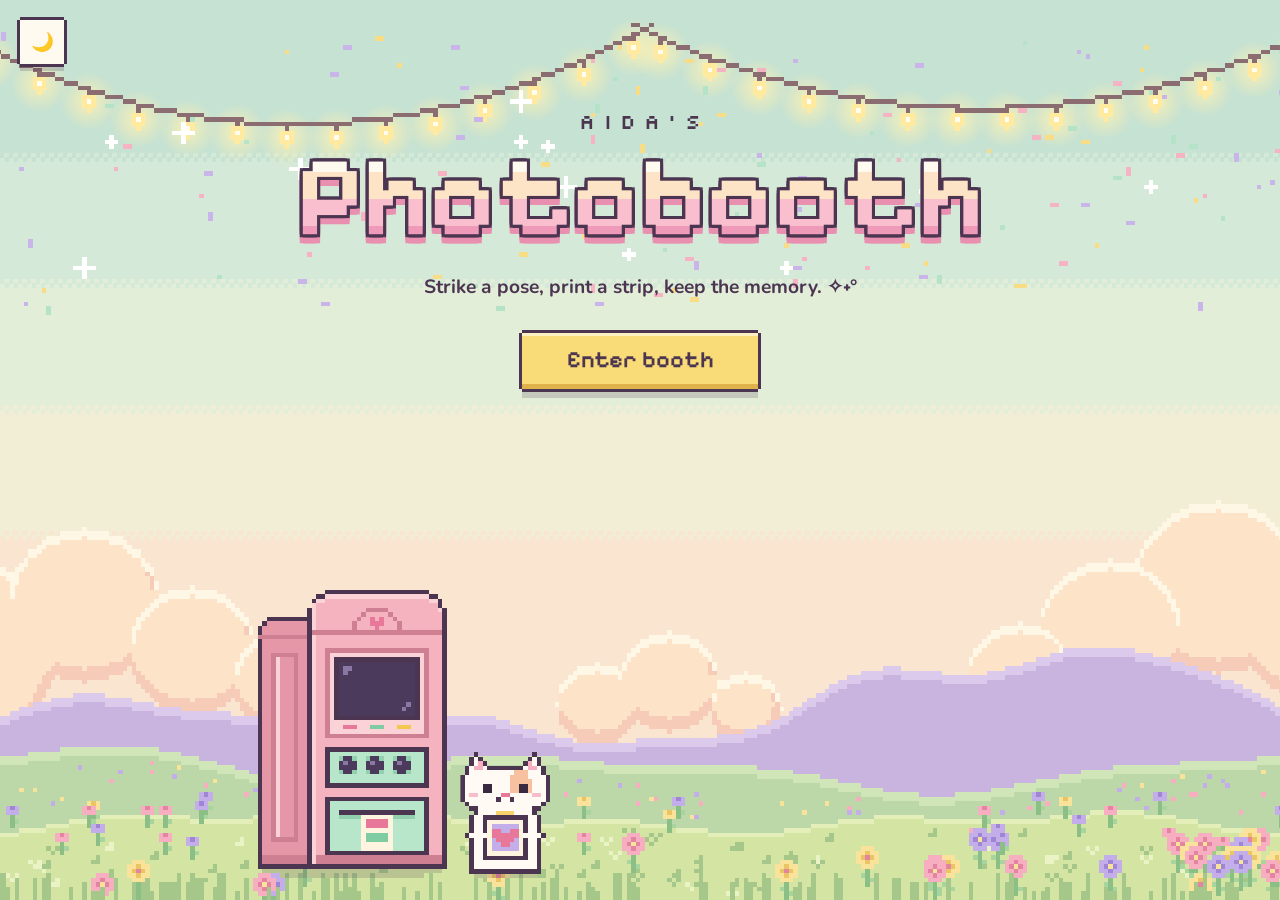
==== commit 6f3238cc: "new UI" ====
--- a/index.html
+++ b/index.html
@@ -4,119 +4,48 @@
     <meta charset="UTF-8">
     <meta name="viewport" content="width=device-width, initial-scale=1.0, maximum-scale=1.0, user-scalable=no">
     <title>Aida's Photobooth</title>
-    <link href="https://fonts.googleapis.com/css2?family=Poppins:wght@300;400;600&family=Caveat&family=Indie+Flower&family=Lobster&family=Pacifico&family=Sacramento&family=Satisfy&family=Special+Elite&family=Courier+Prime&display=swap" rel="stylesheet">
-    <link rel="stylesheet" href="static/css/style.css">
+    <link href="https://fonts.googleapis.com/css2?family=Pixelify+Sans:wght@400;500;600;700&family=Silkscreen&family=Nunito:wght@400;600;700;800&family=Poppins:wght@300;400;600&family=Caveat&family=Indie+Flower&family=Lobster&family=Pacifico&family=Sacramento&family=Satisfy&family=Special+Elite&family=Courier+Prime&display=swap" rel="stylesheet">
+    <link rel="stylesheet" href="static/css/style.css?v=3">
 </head>
 <body>
 
     <button class="theme-toggle" id="theme-toggle" onclick="toggleTheme()" title="Dark Mode">🌙</button>
 
+    <!-- Pixel-art backdrop shared by every screen (drawn by scene.js) -->
+    <div class="scene" aria-hidden="true">
+        <svg id="scene-sky" class="scene-sky" viewBox="0 0 320 70" preserveAspectRatio="xMidYMin slice" shape-rendering="crispEdges"></svg>
+        <svg id="scene-ground" class="scene-ground" viewBox="0 0 320 110" preserveAspectRatio="xMidYMax slice" shape-rendering="crispEdges"></svg>
+    </div>
+
     <div id="printing-overlay" class="hidden">
-        <div class="print-loader"></div>
-        <h2>Printing your photos...</h2>
-        <p>Please wait a moment ✨</p>
+        <div class="print-card">
+            <h2>Printing your photos...</h2>
+            <div class="print-loader"></div>
+            <p>Please wait a moment ✨</p>
+        </div>
     </div>
 
     <!-- SCREEN 0: LANDING -->
     <div id="screen-landing">
-        <div class="booth-stage">
-            <svg class="booth-svg" viewBox="0 0 800 790" aria-hidden="true">
-                <defs>
-                    <filter id="sketchy">
-                        <feTurbulence type="fractalNoise" baseFrequency="0.03" numOctaves="2" seed="4" result="noise"/>
-                        <feDisplacementMap in="SourceGraphic" in2="noise" scale="4" xChannelSelector="R" yChannelSelector="G"/>
-                    </filter>
-                </defs>
-
-                <g filter="url(#sketchy)">
-                    <!-- Sign -->
-                    <rect class="paper ink" x="60" y="40" width="420" height="96" rx="4"/>
-                    <rect class="ink" x="72" y="52" width="396" height="72" rx="2"/>
-                    <text class="sign-text" x="270" y="106" textLength="350" lengthAdjust="spacingAndGlyphs">PHOTOBOOTH</text>
-                    <rect class="paper ink" x="116" y="136" width="10" height="28"/>
-                    <rect class="paper ink" x="130" y="136" width="10" height="28"/>
-                    <rect class="paper ink" x="400" y="136" width="10" height="28"/>
-                    <rect class="paper ink" x="414" y="136" width="10" height="28"/>
-
-                    <!-- Booth body -->
-                    <rect class="paper ink" x="40" y="164" width="720" height="600" rx="3"/>
-                    <line class="ink" x1="40" y1="204" x2="760" y2="204"/>
-                    <line class="ink" x1="420" y1="204" x2="420" y2="764"/>
-                    <line class="ink" x1="640" y1="204" x2="640" y2="764"/>
-
-                    <!-- Display window with sample strips -->
-                    <rect class="ink" x="90" y="250" width="280" height="180"/>
-                    <rect class="ink" x="104" y="264" width="252" height="152"/>
-                    <g transform="rotate(-6 165 340)">
-                        <rect class="strip-paper ink-thin" x="148" y="278" width="34" height="124"/>
-                        <rect class="cell c1" x="152" y="282" width="26" height="22"/>
-                        <rect class="cell c2" x="152" y="307" width="26" height="22"/>
-                        <rect class="cell c3" x="152" y="332" width="26" height="22"/>
-                        <rect class="cell c4" x="152" y="357" width="26" height="22"/>
-                    </g>
-                    <g transform="rotate(3 230 340)">
-                        <rect class="strip-paper ink-thin" x="213" y="282" width="34" height="118"/>
-                        <rect class="cell c3" x="217" y="286" width="26" height="28"/>
-                        <rect class="cell c4" x="217" y="317" width="26" height="28"/>
-                        <rect class="cell c1" x="217" y="348" width="26" height="28"/>
-                    </g>
-                    <g transform="rotate(-2 300 340)">
-                        <rect class="strip-paper ink-thin" x="270" y="290" width="62" height="96"/>
-                        <rect class="cell c2" x="274" y="294" width="26" height="36"/>
-                        <rect class="cell c1" x="302" y="294" width="26" height="36"/>
-                        <rect class="cell c4" x="274" y="333" width="26" height="36"/>
-                        <rect class="cell c3" x="302" y="333" width="26" height="36"/>
-                    </g>
-
-                    <!-- Photo delivery slot -->
-                    <rect class="ink" x="150" y="560" width="54" height="46" rx="2"/>
-                    <circle class="ink-thin" cx="158" cy="568" r="3"/>
-                    <circle class="ink-thin" cx="196" cy="568" r="3"/>
-                    <circle class="ink-thin" cx="158" cy="598" r="3"/>
-                    <circle class="ink-thin" cx="196" cy="598" r="3"/>
-                    <path class="ink-thin" d="M177 572 v18 M170 584 l7 7 l7 -7"/>
-                    <rect class="ink" x="150" y="614" width="54" height="112" rx="2"/>
-                    <rect class="ink" x="160" y="624" width="34" height="92"/>
-                    <path class="ink" d="M164 640 h26 M177 640 v72"/>
-
-                    <!-- Curtain -->
-                    <line class="ink" x1="424" y1="214" x2="636" y2="214"/>
-                    <g class="curtain">
-                        <path class="ink" d="M440 214 q14 60 0 120 q-14 60 0 120 q14 50 2 110"/>
-                        <path class="ink" d="M474 214 q-12 60 0 120 q12 60 0 120 q-12 50 -2 112"/>
-                        <path class="ink" d="M508 214 q14 60 0 120 q-14 60 0 120 q14 50 2 108"/>
-                        <path class="ink" d="M542 214 q-12 60 0 120 q12 60 0 120 q-12 50 -2 112"/>
-                        <path class="ink" d="M576 214 q14 60 0 120 q-14 60 0 120 q14 50 2 110"/>
-                        <path class="ink" d="M610 214 q-12 60 0 120 q12 60 0 120 q-12 50 -2 108"/>
-                        <path class="ink" d="M432 566 q20 8 42 0 q18 -8 34 -2 q18 8 34 0 q18 -8 34 -2 q18 8 34 0 q12 -6 22 0"/>
-                    </g>
-
-                    <!-- Stool -->
-                    <ellipse class="paper ink" cx="530" cy="606" rx="62" ry="16"/>
-                    <path class="ink" d="M468 606 v10 q62 26 124 0 v-10"/>
-                    <rect class="paper ink" x="520" y="626" width="20" height="104"/>
-                    <ellipse class="paper ink" cx="530" cy="736" rx="44" ry="12"/>
-
-                    <!-- Mirror -->
-                    <rect class="ink" x="664" y="250" width="72" height="220" rx="2"/>
-                    <path class="ink-thin" d="M680 282 l18 -14 M684 294 l18 -14 M716 450 l12 -10 M708 456 l20 -16"/>
-                </g>
-
-                <!-- Hand-written notes (kept crisp, outside the wobble filter) -->
-                <text class="scribble accent-fill" x="548" y="84" transform="rotate(-8 548 84)">aida's</text>
-                <path class="ink-thin accent-stroke" d="M540 96 q-24 14 -50 6 m10 -10 l-10 10 l12 6"/>
-                <text class="scribble" x="236" y="500" transform="rotate(-4 236 500)">sample strips</text>
-                <path class="ink-thin" d="M300 476 q16 -18 4 -38 m-10 6 l10 -8 l4 12"/>
-            </svg>
-
-            <button class="enter-btn" onclick="enterBooth()">enter <span aria-hidden="true">&rarr;</span></button>
-        </div>
+        <div class="landing-hero">
+            <p class="hero-kicker">Aida's</p>
+            <h1 class="hero-title">Photobooth</h1>
+            <p class="hero-sub">Strike a pose, print a strip, keep the memory. ✧˖°</p>
+            <button class="enter-btn" onclick="enterBooth()">Enter booth</button>
+        </div>
+
+        <div class="landing-props" aria-hidden="true">
+            <svg id="sprite-booth" class="booth-sprite" viewBox="0 0 44 67" shape-rendering="crispEdges"></svg>
+            <svg id="sprite-cat" class="cat-sprite" viewBox="0 0 20 28" shape-rendering="crispEdges"></svg>
+        </div>
+
+        <div class="landing-flash"></div>
     </div>
 
     <!-- SCREEN 1: CHOOSE FRAME -->
     <div id="screen-frame" class="hidden">
         <div class="frame-inner">
-            <h1 class="hand-title">choose your <span>frame</span></h1>
+            <h1 class="pixel-title">choose your <span>frame</span></h1>
             <p class="frame-sub">You can change colors, text &amp; stickers after the shoot.</p>
 
             <div class="frame-options">
@@ -226,7 +155,7 @@
                         <h4>Frame Color</h4>
                         <div class="color-swatches">
                             <div class="picker-wrapper"><input type="color" id="custom-bg" value="#ffffff" onchange="setBg(this.value)"></div>
-                            <div class="swatch" style="background: #ffffff; border: 1px solid #ddd" onclick="setBg('#ffffff')"></div>
+                            <div class="swatch" style="background: #ffffff;" onclick="setBg('#ffffff')"></div>
                             <div class="swatch" style="background: #000000;" onclick="setBg('#000000')"></div>
                             <div class="swatch" style="background: #ffb6c1;" onclick="setBg('#ffb6c1')"></div>
                             <div class="swatch" style="background: #ffdab9;" onclick="setBg('#ffdab9')"></div>
@@ -356,6 +285,7 @@
     <canvas id="capture-canvas" class="hidden"></canvas>
     <input type="hidden" id="active-layout" value="strip_4">
 
-    <script src="static/js/app.js"></script>
+    <script src="static/js/scene.js?v=3"></script>
+    <script src="static/js/app.js?v=3"></script>
 </body>
 </html>
--- a/static/css/style.css
+++ b/static/css/style.css
@@ -1,135 +1,275 @@
-:root { 
-    --bg-main: #fff0f3; 
-    --panel-bg: #ffffff;
-    --accent: #ff477e; 
-    --text-dark: #2d3436;
-    --text-muted: #636e72;
-    --border: #f1f2f6;
-    --input-bg: #f8f9fa;
-    --viewport-bg: #f1f2f6;
-    --card-bg: #f8f9fa;
-}
-
-/* DARK MODE */
+/* Sky bands are registered so the gradient can fade between light and dark mode */
+@property --sky-1 { syntax: '<color>'; inherits: true; initial-value: #c6e2d3; }
+@property --sky-2 { syntax: '<color>'; inherits: true; initial-value: #d4e9d8; }
+@property --sky-3 { syntax: '<color>'; inherits: true; initial-value: #e3eed9; }
+@property --sky-4 { syntax: '<color>'; inherits: true; initial-value: #f2eed6; }
+@property --sky-5 { syntax: '<color>'; inherits: true; initial-value: #fae5d1; }
+
+:root {
+    /* One scenery "pixel" — matches how the backdrop SVGs scale to cover the screen */
+    --u: max(0.3125vw, 0.5vh);
+
+    --ink: #4b3550;
+    --bg-main: #fdeee6;
+    --panel-bg: #fffaf0;
+    --card-bg: #fbeee4;
+    --input-bg: #ffffff;
+    --viewport-bg: rgba(255, 250, 240, 0.35);
+    --accent: #d4628c;
+    --accent-soft: #f7bccb;
+    --yellow: #f9dc78;
+    --yellow-dark: #e0b24c;
+    --text-dark: #4b3550;
+    --text-muted: #85708c;
+    --border: #efdcd2;
+    --line: #e6c9be;
+    --drop: rgba(75, 53, 80, 0.2);
+    --title-depth: #e98fb0;
+
+    --sky-1: #c6e2d3; --sky-2: #d4e9d8; --sky-3: #e3eed9; --sky-4: #f2eed6; --sky-5: #fae5d1;
+
+    /* Scenery palette (used by scene.js as --c-<name>) */
+    --c-star: transparent;
+    --c-cf1: #f6b3c4; --c-cf2: #b5e3c8; --c-cf3: #f8dc86; --c-cf4: #c9b5ea;
+    --c-wire: #8b6c70; --c-sock: #8b6c70;
+    --c-bulb: #ffeaa0; --c-core: #fffdf0; --c-glow: #fff1b0;
+    --c-spk: #ffffff;
+    --c-cl1: #fff7e6; --c-cl2: #fde4c9; --c-cl3: #f6ccb8;
+    --c-hf: #c9b3df; --c-hf2: #dccaec;
+    --c-hm: #bdd8a8; --c-hm2: #d0e6b8;
+    --c-mf: #d4e4a2; --c-mf2: #e4eeb8;
+    --c-gr: #a6c78a; --c-gr2: #eaf3c6;
+    --c-fp: #f6aec0; --c-fpd: #e384a0;
+    --c-fv: #c4aeea; --c-fvd: #9e86d4;
+    --c-fy: #f9e39a; --c-fyd: #ebc464;
+    --c-fs: #8cbf86; --c-fl: #a8d59d;
+
+    --c-ink: var(--ink);
+    --c-bp: #f4b3be; --c-bl: #fbd2d6; --c-bd: #e597a7; --c-bdd: #cf7f92;
+    --c-mt: #b8e6ca; --c-mtd: #92cfad;
+    --c-scr: #4b3a5c; --c-scrhi: #8a77a3; --c-btn: #4b3a5c;
+    --c-dp: #e8789a; --c-dm: #7fcca2; --c-dy: #f2c94c;
+    --c-f: #fff4e0; --c-shd: rgba(75, 53, 80, 0.18);
+    --c-cw: #fffaf3; --c-cq: #f7c1a0; --c-cp: #f6aec0; --c-ck: #3a2a40;
+    --c-cc: #f8bccb; --c-cn: #e8789a; --c-cy: #f6d36b; --c-cv: #c4aeea; --c-ch: #e8789a;
+
+    transition: --sky-1 0.7s ease, --sky-2 0.7s ease, --sky-3 0.7s ease, --sky-4 0.7s ease, --sky-5 0.7s ease;
+}
+
+/* DARK MODE: the same meadow at night */
 [data-theme="dark"] {
-    --bg-main: #121212; 
-    --panel-bg: #1e1e1e;
-    --accent: #ff6b96; /* Slightly lighter pink for better contrast */
-    --text-dark: #f1f2f6; /* White text */
-    --text-muted: #a4b0be;
-    --border: #2f3542;
-    --input-bg: #2f3542;
-    --viewport-bg: #0a0a0a;
-    --card-bg: #2a2d35;
+    --ink: #120e22;
+    --bg-main: #2a2346;
+    --panel-bg: #2b2448;
+    --card-bg: #372e5a;
+    --input-bg: #231d3d;
+    --viewport-bg: rgba(20, 16, 40, 0.4);
+    --accent: #ff9cbc;
+    --accent-soft: #8a4f78;
+    --yellow: #f6d36b;
+    --yellow-dark: #c99a3a;
+    --text-dark: #f6ecf7;
+    --text-muted: #b9a9cc;
+    --border: #463a6e;
+    --line: #4d4178;
+    --drop: rgba(0, 0, 0, 0.35);
+    --title-depth: #7a3f6a;
+
+    --sky-1: #15122b; --sky-2: #1c1839; --sky-3: #252047; --sky-4: #312857; --sky-5: #433567;
+
+    --c-star: #fff6d6;
+    --c-cf1: rgba(246, 179, 196, 0.35); --c-cf2: rgba(181, 227, 200, 0.3); --c-cf3: rgba(248, 220, 134, 0.35); --c-cf4: rgba(201, 181, 234, 0.35);
+    --c-wire: #0c0a1a; --c-sock: #3a3058;
+    --c-bulb: #ffe28a; --c-core: #fffbe6; --c-glow: #ffd970;
+    --c-spk: #fff6d6;
+    --c-cl1: #6a5a92; --c-cl2: #54467d; --c-cl3: #45396b;
+    --c-hf: #3a3264; --c-hf2: #4a4078;
+    --c-hm: #2c4846; --c-hm2: #3a5a55;
+    --c-mf: #30503e; --c-mf2: #3d6049;
+    --c-gr: #21382b; --c-gr2: #4a6e52;
+    --c-fp: #c97c96; --c-fpd: #a35a75;
+    --c-fv: #8f7bc0; --c-fvd: #6e5a9f;
+    --c-fy: #d8bd70; --c-fyd: #9c8344;
+    --c-fs: #2f5a3a; --c-fl: #3b6b47;
+
+    --c-bp: #d697a6; --c-bl: #e6b3bd; --c-bd: #b67688; --c-bdd: #93586c;
+    --c-mt: #86bfa2; --c-mtd: #669c82;
+    --c-scr: #6c5c9a; --c-scrhi: #b3a6dc; --c-btn: #2a2140;
+    --c-f: #f1e4d0; --c-shd: rgba(0, 0, 0, 0.3);
+    --c-cw: #ece4ef; --c-cq: #d6a68c; --c-cp: #d998aa; --c-ck: #1a1326;
+    --c-cc: #dba1b1; --c-cv: #9f8ccc;
 }
 
 * { box-sizing: border-box; -webkit-tap-highlight-color: transparent; }
 
-body, .setup-sidebar, .controls-sidebar, .canvas-viewport, .frame-card, 
+body, .setup-sidebar, .controls-sidebar, .canvas-viewport, .frame-card,
 .tabs-header, .mobile-tab-nav, .control-group, input, select, .drag-hint {
     transition: background-color 0.7s ease, color 0.7s ease, border-color 0.7s ease, box-shadow 0.7s ease;
 }
 
-body { 
-    background-color: var(--bg-main); color: var(--text-dark); 
-    font-family: 'Poppins', sans-serif; margin: 0; padding: 0; 
+/* Stepped sky bands with a row of checkerboard dithering at each seam */
+body {
+    --dither: calc(2 * var(--u));
+    background:
+        repeating-conic-gradient(var(--sky-2) 0 25%, transparent 0 50%) 0 calc(18dvh - var(--dither)) / var(--dither) var(--dither) repeat-x,
+        repeating-conic-gradient(var(--sky-3) 0 25%, transparent 0 50%) 0 calc(32dvh - var(--dither)) / var(--dither) var(--dither) repeat-x,
+        repeating-conic-gradient(var(--sky-4) 0 25%, transparent 0 50%) 0 calc(46dvh - var(--dither)) / var(--dither) var(--dither) repeat-x,
+        repeating-conic-gradient(var(--sky-5) 0 25%, transparent 0 50%) 0 calc(60dvh - var(--dither)) / var(--dither) var(--dither) repeat-x,
+        linear-gradient(to bottom,
+        var(--sky-1) 0 18%, var(--sky-2) 18% 32%, var(--sky-3) 32% 46%, var(--sky-4) 46% 60%, var(--sky-5) 60%);
+    background-color: var(--sky-3);
+    color: var(--text-dark);
+    font-family: 'Nunito', sans-serif; margin: 0; padding: 0;
     height: 100vh; /* Fallback */
     height: 100dvh; /* Modern Safari Fix */
-    overflow: hidden; 
-}
+    overflow: hidden;
+}
+
+.hidden { display: none !important; }
+.flex { display: flex; gap: 10px; }
+
+/* --- PIXEL BOXES ---
+   A 3px ink outline drawn with box-shadows, which leaves the corners notched like pixel art.
+   Per element: --oc outline colour, --lift drop-shadow depth, --inset extra inner shading. */
+.theme-toggle, .btn, .enter-btn, .frame-card, .setup-sidebar, .cam-wrapper, .frame-summary,
+.tabs-header, .mobile-tab-nav, .control-group, .drag-hint, .zoom-controls, .nav-arrow,
+select, input[type=text], .sticker-btn, .swatch, .picker-wrapper,
+#download-toast, .download-modal-content, .print-card, .print-loader {
+    --oc: var(--ink);
+    --lift: 0px;
+    --inset: 0 0 #0000;
+    border: none;
+    border-radius: 0;
+    box-shadow:
+        -3px 0 0 0 var(--oc), 3px 0 0 0 var(--oc), 0 -3px 0 0 var(--oc), 0 3px 0 0 var(--oc),
+        0 calc(var(--lift) + 3px) 0 0 var(--drop),
+        var(--inset);
+}
+
+/* --- PIXEL SCENERY --- */
+.scene { position: fixed; inset: 0; z-index: 0; pointer-events: none; overflow: hidden; }
+.scene-sky { position: absolute; top: 0; left: 0; width: 100%; height: calc(70 * var(--u)); display: block; }
+.scene-ground { position: absolute; bottom: 0; left: 0; width: 100%; height: calc(110 * var(--u)); display: block; }
+.scene path, .landing-props path { transition: fill 0.7s ease; }
+.scene .twinkle { animation: twinkle 2.4s steps(2, jump-none) infinite; }
+.scene .glow { animation: glow 3s ease-in-out infinite; }
+@keyframes twinkle { 0%, 100% { opacity: 1; } 50% { opacity: 0.2; } }
+@keyframes glow { 0%, 100% { opacity: 1; } 50% { opacity: 0.55; } }
+
+#screen-landing, #screen-frame, #screen-setup, #screen-editor { position: relative; z-index: 1; }
 
 /* Theme Toggle Button */
 .theme-toggle {
-    position: fixed;
-    top: 20px;
-    left: 20px;
-    background: var(--panel-bg);
-    border: 2px solid var(--border);
-    color: var(--text-dark);
-    width: 45px;
-    height: 45px;
-    border-radius: 50%;
-    font-size: 1.2rem;
-    cursor: pointer;
-    display: flex;
-    align-items: center;
-    justify-content: center;
-    box-shadow: 0 4px 10px rgba(0,0,0,0.1);
-    z-index: 2000;
-    transition: all 0.3s ease;
-}
-.theme-toggle:hover {
-    transform: scale(1.1);
-    border-color: var(--accent);
-}
+    position: fixed; top: 20px; left: 20px;
+    background: var(--panel-bg); color: var(--text-dark);
+    width: 44px; height: 44px; font-size: 1.15rem;
+    cursor: pointer; display: flex; align-items: center; justify-content: center;
+    --lift: 4px; z-index: 2000;
+    transition: transform 0.1s steps(1), background-color 0.7s ease;
+}
+.theme-toggle:hover { transform: translateY(-2px); --lift: 6px; }
+.theme-toggle:active { transform: translateY(2px); --lift: 1px; }
 
 @media (max-width: 900px) {
-    .theme-toggle {
-        top: 15px;
-        left: 15px;
-        width: 40px;
-        height: 40px;
-    }
-}
-
-.hidden { display: none !important; }
-.flex { display: flex; gap: 10px; }
+    .theme-toggle { top: 15px; left: 15px; width: 40px; height: 40px; }
+}
 
 /* --- BUTTONS --- */
-.btn { 
-    border: none; border-radius: 30px; padding: 15px 20px; 
-    font-weight: 600; font-size: 1rem; cursor: pointer; 
-    transition: 0.2s; text-align: center; width: 100%;
-    font-family: 'Poppins', sans-serif; display: flex; align-items: center; justify-content: center; gap: 8px;
-}
-.btn-primary { background-color: var(--accent); color: white; box-shadow: 0 4px 15px rgba(255, 71, 126, 0.3); }
-.btn-primary:active { transform: scale(0.98); }
-.btn-outline { background-color: transparent; color: var(--accent); border: 2px solid var(--accent); }
-.btn-outline:active { background-color: #ffeaa7; transform: scale(0.98); }
-
-.action-flex { display: flex; gap: 10px; margin-top: 10px; }
+.btn {
+    padding: 13px 18px 15px; width: 100%;
+    font-family: 'Pixelify Sans', sans-serif; font-weight: 600; font-size: 1.05rem; letter-spacing: 0.02em;
+    cursor: pointer; text-align: center;
+    display: flex; align-items: center; justify-content: center; gap: 8px;
+    --lift: 5px;
+    transition: transform 0.08s steps(1), background-color 0.7s ease, color 0.7s ease;
+}
+.btn:hover { transform: translateY(-2px); --lift: 7px; }
+.btn:active { transform: translateY(3px); --lift: 2px; }
+.btn-primary {
+    background: var(--yellow); color: var(--ink);
+    --inset: inset 0 -4px 0 0 var(--yellow-dark), inset 0 3px 0 0 rgba(255, 255, 255, 0.5);
+}
+.btn-outline {
+    background: var(--panel-bg); color: var(--text-dark);
+    --inset: inset 0 -4px 0 0 var(--border);
+}
+.btn:focus-visible, .enter-btn:focus-visible, .frame-card:focus-visible, .theme-toggle:focus-visible {
+    outline: 3px dashed var(--accent); outline-offset: 7px;
+}
+
+.action-flex { display: flex; gap: 12px; margin-top: 10px; }
 
 /* --- SCREEN 0: LANDING --- */
-#screen-landing {
-    height: 100%; display: flex; align-items: center; justify-content: center;
-    padding: 70px 16px 20px;
-}
-.booth-stage {
-    position: relative; container-type: inline-size;
-    width: min(100%, 760px, calc((100dvh - 100px) * 800 / 790));
-    aspect-ratio: 800 / 790;
-}
-.booth-svg { width: 100%; height: 100%; display: block; overflow: visible; }
-.booth-svg .ink { fill: none; stroke: var(--text-dark); stroke-width: 3.5; stroke-linecap: round; stroke-linejoin: round; }
-.booth-svg .ink-thin { fill: none; stroke: var(--text-dark); stroke-width: 2.5; stroke-linecap: round; stroke-linejoin: round; }
-.booth-svg .paper { fill: var(--panel-bg); }
-.booth-svg .strip-paper { fill: #ffffff; }
-.booth-svg .cell { stroke: none; }
-.booth-svg .c1 { fill: #ffb3c6; }
-.booth-svg .c2 { fill: #ffd6a5; }
-.booth-svg .c3 { fill: #bde0c4; }
-.booth-svg .c4 { fill: #b9d6f2; }
-.booth-svg .sign-text { font-family: 'Poppins', sans-serif; font-weight: 300; font-size: 48px; fill: var(--text-dark); text-anchor: middle; }
-.booth-svg .scribble { font-family: 'Caveat', cursive; font-size: 32px; fill: var(--text-dark); }
-.booth-svg .accent-fill { fill: var(--accent); font-size: 38px; }
-.booth-svg .accent-stroke { stroke: var(--accent); }
-.booth-svg .curtain { transform-box: fill-box; transform-origin: right top; transition: transform 0.5s cubic-bezier(0.65, 0, 0.35, 1); }
+#screen-landing { height: 100%; overflow: hidden; }
+
+.landing-hero {
+    position: relative; z-index: 2;
+    display: flex; flex-direction: column; align-items: center; text-align: center;
+    padding: max(80px, 12vh) 16px 0;
+    animation: fadeUp 0.5s ease;
+}
+.hero-kicker {
+    font-family: 'Silkscreen', monospace; font-size: clamp(0.95rem, 1.7vw, 1.3rem);
+    letter-spacing: 0.4em; text-transform: uppercase; margin: 0 0 0.35em 0.4em; color: var(--text-dark);
+}
+.hero-title {
+    font-family: 'Pixelify Sans', sans-serif; font-weight: 700;
+    font-size: clamp(2.2rem, 10.5vw, 7rem); line-height: 1; margin: 0; padding: 0 0.05em;
+    background: linear-gradient(to bottom, #fffaf0 0 28%, #fee4c6 28% 52%, #f9bfcf 52% 76%, #ef9ab8 76%);
+    -webkit-background-clip: text; background-clip: text; color: transparent;
+    filter:
+        drop-shadow(3px 0 0 var(--ink)) drop-shadow(-3px 0 0 var(--ink))
+        drop-shadow(0 3px 0 var(--ink)) drop-shadow(0 -3px 0 var(--ink))
+        drop-shadow(0 6px 0 var(--title-depth));
+}
+.hero-sub {
+    font-weight: 700; font-size: clamp(1rem, 1.8vw, 1.2rem); color: var(--text-dark);
+    margin: 1.1em 0 1.7em; max-width: 38ch;
+}
 
 .enter-btn {
-    position: absolute; left: 66.25%; top: 54%; transform: translate(-50%, -50%);
-    font-family: 'Poppins', sans-serif; font-size: clamp(14px, 2.8cqw, 22px); font-weight: 600;
-    padding: 0.8em 1.6em; white-space: nowrap; cursor: pointer;
-    background: var(--text-dark); color: var(--panel-bg);
-    border: none; border-radius: 6px; box-shadow: 5px 5px 0 var(--accent);
-    transition: transform 0.15s ease, box-shadow 0.15s ease, opacity 0.3s ease;
-}
-.enter-btn:hover { transform: translate(calc(-50% - 2px), calc(-50% - 2px)); box-shadow: 7px 7px 0 var(--accent); }
-.enter-btn:active { transform: translate(calc(-50% + 3px), calc(-50% + 3px)); box-shadow: 2px 2px 0 var(--accent); }
-.enter-btn:focus-visible { outline: 3px solid var(--accent); outline-offset: 4px; }
-
-/* Curtain pulls aside when entering */
-#screen-landing.entering .curtain { transform: scaleX(0.12); }
-#screen-landing.entering .enter-btn { opacity: 0; }
+    font-family: 'Pixelify Sans', sans-serif; font-weight: 600; font-size: clamp(1.15rem, 2vw, 1.45rem);
+    padding: 0.55em 1.9em 0.7em; cursor: pointer;
+    background: var(--yellow); color: var(--ink);
+    --lift: 6px;
+    --inset: inset 0 -5px 0 0 var(--yellow-dark), inset 0 3px 0 0 rgba(255, 255, 255, 0.55);
+    transition: transform 0.08s steps(1), opacity 0.3s ease;
+}
+.enter-btn:hover { transform: translateY(-2px); --lift: 8px; }
+.enter-btn:active { transform: translateY(4px); --lift: 2px; }
+
+/* Booth + cat stand in the meadow, left of centre like the hero art */
+.landing-props {
+    position: absolute; z-index: 1; left: 50%; bottom: calc(5 * var(--u));
+    transform: translateX(calc(-100% - 7vw));
+    display: flex; align-items: flex-end; gap: calc(2 * var(--u));
+    pointer-events: none;
+}
+.booth-sprite { width: calc(44 * var(--u)); height: calc(67 * var(--u)); display: block; }
+.cat-sprite {
+    width: calc(20 * var(--u)); height: calc(28 * var(--u)); display: block;
+    animation: bob 1.6s steps(1) infinite;
+}
+@keyframes bob { 50% { transform: translateY(calc(-1 * var(--u))); } }
+
+.landing-flash { position: fixed; inset: 0; z-index: 5; background: #fffdf5; opacity: 0; pointer-events: none; }
+
+/* Entering: the booth screen lights up and the camera flashes */
+#screen-landing.entering .c-scr { fill: #fffdf5 !important; }
+#screen-landing.entering .landing-flash { animation: flash 0.55s ease-out; }
+#screen-landing.entering .cat-sprite { animation: hop 0.5s steps(1); }
+@keyframes flash { 0% { opacity: 0; } 30% { opacity: 0.9; } 100% { opacity: 0; } }
+@keyframes hop { 25%, 50% { transform: translateY(calc(-4 * var(--u))); } 75% { transform: translateY(calc(-1 * var(--u))); } }
+
+@media (max-width: 700px) {
+    .landing-hero { padding-top: max(96px, 19vh); }
+    .landing-props { transform: translateX(-50%); }
+}
+@media (max-height: 540px) and (orientation: landscape) {
+    .landing-hero { padding-top: 56px; }
+    .hero-sub { margin: 0.6em 0 1.1em; }
+    .landing-props { display: none; }
+}
 
 /* --- SCREEN 1: CHOOSE FRAME --- */
 #screen-frame { height: 100%; overflow-y: auto; -webkit-overflow-scrolling: touch; }
@@ -138,42 +278,46 @@
     padding: 80px 16px 30px; max-width: 900px; margin: 0 auto;
     animation: fadeUp 0.4s ease;
 }
-.hand-title { font-family: 'Caveat', cursive; font-weight: 400; font-size: clamp(2.6rem, 7vw, 3.6rem); margin: 0; line-height: 1; text-align: center; }
-.hand-title span { color: var(--accent); }
-.frame-sub { color: var(--text-muted); margin: 10px 0 35px; text-align: center; font-size: 0.95rem; }
-
-.frame-options { --s: 1.2; display: flex; gap: 20px; justify-content: center; width: 100%; }
+.pixel-title {
+    font-family: 'Pixelify Sans', sans-serif; font-weight: 700;
+    font-size: clamp(2.2rem, 6vw, 3.4rem); margin: 0; line-height: 1; text-align: center;
+    color: var(--text-dark); text-shadow: 0 4px 0 var(--drop);
+}
+.pixel-title span { color: var(--accent); }
+.frame-sub { color: var(--text-dark); font-weight: 600; margin: 12px 0 35px; text-align: center; font-size: 0.95rem; }
+
+.frame-options { --s: 1.2; display: flex; gap: 24px; justify-content: center; width: 100%; }
 .frame-card {
     position: relative; min-width: 160px;
     background: var(--panel-bg); color: var(--text-dark); font-family: inherit;
-    border: 2px solid var(--border); border-radius: 18px; padding: 22px 18px 16px;
+    padding: 22px 18px 16px;
     display: flex; flex-direction: column; align-items: center; gap: 2px; cursor: pointer;
-    box-shadow: 0 6px 18px rgba(0,0,0,0.05);
-    transition: transform 0.2s ease, border-color 0.2s ease, box-shadow 0.2s ease, background-color 0.7s ease;
-}
-.frame-card:hover { transform: translateY(-4px); }
-.frame-card:focus-visible { outline: 3px solid var(--accent); outline-offset: 3px; }
-.frame-card.active { border-color: var(--accent); box-shadow: 0 10px 28px rgba(255, 71, 126, 0.2); }
+    --lift: 6px;
+    transition: transform 0.12s steps(2), background-color 0.7s ease;
+}
+.frame-card:hover { transform: translateY(-4px); --lift: 10px; }
+.frame-card.active { --oc: var(--accent); --inset: inset 0 0 0 3px var(--accent-soft); }
 .frame-card.active::after {
-    content: "✓"; position: absolute; top: -10px; right: -10px;
-    width: 28px; height: 28px; border-radius: 50%; background: var(--accent); color: #fff;
-    font-size: 0.9rem; font-weight: 700; display: flex; align-items: center; justify-content: center;
-    box-shadow: 0 3px 8px rgba(255, 71, 126, 0.35);
-}
-.frame-name { font-weight: 600; font-size: 0.95rem; }
-.frame-meta { color: var(--text-muted); font-size: 0.8rem; }
+    content: "✓"; position: absolute; top: -13px; right: -13px;
+    width: 26px; height: 26px; background: var(--yellow); color: var(--ink);
+    font-family: 'Pixelify Sans', sans-serif; font-size: 0.95rem; font-weight: 700;
+    display: flex; align-items: center; justify-content: center;
+    box-shadow: -3px 0 0 0 var(--ink), 3px 0 0 0 var(--ink), 0 -3px 0 0 var(--ink), 0 3px 0 0 var(--ink);
+}
+.frame-name { font-family: 'Pixelify Sans', sans-serif; font-weight: 600; font-size: 1.05rem; }
+.frame-meta { color: var(--text-muted); font-size: 0.8rem; font-weight: 600; }
 
 /* Mini previews mirror the real output proportions from render() */
 .frame-preview-area { height: calc(var(--s) * 210px); display: flex; align-items: flex-end; margin-bottom: 14px; }
 .frame-preview {
     background: #fff; display: grid; gap: calc(var(--s) * 1.5px); padding: calc(var(--s) * 3px);
-    box-shadow: 0 6px 14px rgba(0,0,0,0.15); transition: transform 0.2s ease;
+    box-shadow: 4px 4px 0 var(--drop); transition: transform 0.2s ease;
 }
 .frame-card:hover .frame-preview, .frame-card.active .frame-preview { transform: rotate(-2deg); }
-.fp-photo { background: linear-gradient(135deg, #ffd6e0, #ffb3c6); }
-.fp-photo:nth-child(2) { background: linear-gradient(135deg, #ffe8cc, #ffd6a5); }
-.fp-photo:nth-child(3) { background: linear-gradient(135deg, #d8f0dc, #bde0c4); }
-.fp-photo:nth-child(4) { background: linear-gradient(135deg, #d8e8f8, #b9d6f2); }
+.fp-photo { background: linear-gradient(135deg, #ffd6e0, #f6aec0); }
+.fp-photo:nth-child(2) { background: linear-gradient(135deg, #ffe8cc, #fdd3a8); }
+.fp-photo:nth-child(3) { background: linear-gradient(135deg, #d8f0dc, #b8e6ca); }
+.fp-photo:nth-child(4) { background: linear-gradient(135deg, #e6dcf6, #c9b5ea); }
 .fp-footer {
     grid-column: 1 / -1; display: flex; align-items: center; justify-content: center;
     font-family: 'Sacramento', cursive; color: #2d3436; font-size: calc(var(--s) * 13px);
@@ -187,66 +331,80 @@
 .fp-grid-4 .fp-photo { aspect-ratio: 4.6 / 6.5; }
 .fp-grid-4 .fp-footer { height: calc(var(--s) * 28px); }
 
-.frame-actions { display: flex; gap: 12px; margin-top: 35px; width: min(420px, 100%); }
+.frame-actions { display: flex; gap: 14px; margin-top: 38px; width: min(420px, 100%); }
 
 @media (max-width: 600px) {
-    .frame-options { --s: 0.8; gap: 10px; }
-    .frame-card { min-width: 0; flex: 1; padding: 16px 8px 12px; border-radius: 14px; }
-    .frame-name { font-size: 0.8rem; }
+    .frame-options { --s: 0.8; gap: 12px; }
+    .frame-card { min-width: 0; flex: 1; padding: 16px 8px 12px; }
+    .frame-name { font-size: 0.85rem; }
     .frame-meta { font-size: 0.7rem; }
     .frame-sub { margin-bottom: 25px; font-size: 0.85rem; }
 }
 
-@media (prefers-reduced-motion: reduce) {
-    .booth-svg .curtain, .enter-btn, .frame-card, .frame-preview { transition: none; }
-    .frame-inner { animation: none; }
-}
-
 /* --- SCREEN 2: CAPTURE --- */
-#screen-setup { display: flex; height: 100%; padding: 20px; gap: 20px; max-width: 1300px; margin: 0 auto; overflow: hidden;}
-
-.setup-sidebar { 
-    width: 380px; background: var(--panel-bg); border-radius: 20px; 
-    padding: 25px; box-shadow: 0 10px 30px rgba(0,0,0,0.05);
-    display: flex; flex-direction: column; gap: 20px; 
+#screen-setup { display: flex; height: 100%; padding: 24px; gap: 24px; max-width: 1300px; margin: 0 auto; overflow: hidden; }
+
+.setup-sidebar {
+    width: 380px; background: var(--panel-bg);
+    padding: 25px; --lift: 6px; margin-bottom: 9px;
+    display: flex; flex-direction: column; gap: 20px;
     overflow-y: auto; -webkit-overflow-scrolling: touch;
 }
 
-.tool-group h3 { margin: 0 0 15px 0; font-size: 1.1rem; color: var(--text-dark); }
-select { width: 100%; padding: 12px; border-radius: 10px; border: 2px solid var(--border); font-family: inherit; font-size: 1rem; outline: none; background: var(--input-bg); color: var(--text-dark); }
-select:focus { border-color: var(--accent); }
+/* keep the fixed theme toggle clear of the sidebar */
+@media (min-width: 901px) and (max-width: 1420px) { #screen-setup { padding-left: 84px; } }
+
+.tool-group h3 { margin: 0 0 15px 0; font-family: 'Pixelify Sans', sans-serif; font-weight: 600; font-size: 1.2rem; color: var(--text-dark); }
+select {
+    width: 100%; padding: 12px 40px 12px 12px; font-family: inherit; font-weight: 600; font-size: 1rem; outline: none;
+    background-color: var(--input-bg); color: var(--text-dark);
+    -webkit-appearance: none; appearance: none; cursor: pointer;
+    background-image: url("data:image/svg+xml,%3Csvg xmlns='http://www.w3.org/2000/svg' viewBox='0 0 7 4' shape-rendering='crispEdges'%3E%3Cpath fill='%23d4628c' d='M0 0h7v1H0zM1 1h5v1H1zM2 2h3v1H2zM3 3h1v1H3z'/%3E%3C/svg%3E");
+    background-repeat: no-repeat; background-position: right 14px center; background-size: 14px 8px;
+}
+select:focus { --oc: var(--accent); }
 
 /* Frame summary on capture screen */
 .frame-summary {
     display: flex; align-items: center; justify-content: space-between; gap: 10px;
-    background: var(--card-bg); border-radius: 15px; padding: 14px 16px; font-weight: 600;
+    background: var(--card-bg); padding: 14px 16px; font-weight: 700; --oc: var(--line);
 }
 .link-btn {
-    background: none; border: none; color: var(--accent); font-family: inherit;
-    font-weight: 600; font-size: 0.9rem; cursor: pointer; text-decoration: underline; padding: 0;
-}
-
-.cam-wrapper { 
-    flex: 1; background: #000; border-radius: 20px; overflow: hidden; 
+    background: none; border: none; color: var(--accent); font-family: 'Pixelify Sans', sans-serif;
+    font-weight: 600; font-size: 1rem; cursor: pointer; text-decoration: underline; text-underline-offset: 3px; padding: 0;
+}
+
+.cam-wrapper {
+    flex: 1; background: #1d1730; overflow: hidden; margin-bottom: 9px;
     position: relative; display: flex; align-items: center; justify-content: center;
-    box-shadow: 0 10px 30px rgba(0,0,0,0.1);
+    --lift: 6px;
 }
 video { width: 100%; height: 100%; object-fit: contain; transform: scaleX(-1); }
-#overlay { position: absolute; font-size: 8rem; color: white; text-shadow: 0 0 20px rgba(0,0,0,0.5); font-weight: 700; }
+#overlay {
+    position: absolute; font-family: 'Pixelify Sans', sans-serif; font-size: 8rem; font-weight: 700; color: #fffaf0;
+    text-shadow: 5px 0 0 #4b3550, -5px 0 0 #4b3550, 0 5px 0 #4b3550, 0 -5px 0 #4b3550, 0 11px 0 rgba(0, 0, 0, 0.3);
+}
 
 /* --- PRINTING ANIMATION --- */
 #printing-overlay {
     position: fixed; top: 0; left: 0; width: 100%; height: 100%;
-    background: var(--bg-main); z-index: 1000;
+    background: rgba(255, 250, 240, 0.2); z-index: 1000; padding: 16px;
     display: flex; flex-direction: column; align-items: center; justify-content: center;
 }
-.print-loader {
-    width: 60px; height: 60px; border: 6px solid #ffeaa7;
-    border-top-color: var(--accent); border-radius: 50%;
-    animation: spin 1s cubic-bezier(0.68, -0.55, 0.265, 1.55) infinite; 
-    margin-bottom: 20px;
-}
-@keyframes spin { 100% { transform: rotate(360deg); } }
+.print-card {
+    background: var(--panel-bg); padding: 28px 36px 24px; text-align: center; --lift: 8px;
+    width: min(380px, 100%);
+}
+.print-card h2 { font-family: 'Pixelify Sans', sans-serif; font-weight: 600; margin: 0 0 20px; }
+.print-card p { margin: 18px 0 0; color: var(--text-muted); font-weight: 600; }
+/* Pixel progress bar that fills over the 2s print delay */
+.print-loader { position: relative; height: 24px; background: var(--card-bg); overflow: hidden; }
+.print-loader::after {
+    content: ""; position: absolute; top: 3px; bottom: 3px; left: 3px; width: 0;
+    background: repeating-linear-gradient(90deg, var(--accent) 0 14px, transparent 14px 18px);
+    animation: printing 1.9s steps(14, end) forwards;
+}
+@keyframes printing { to { width: calc(100% - 6px); } }
 
 .drop-in-animation { animation: dropDown 1.2s cubic-bezier(0.34, 1.56, 0.64, 1) forwards; }
 @keyframes dropDown {
@@ -256,55 +414,72 @@
 }
 
 /* --- SCREEN 3: EDITOR --- */
-#screen-editor { display: flex; height: 100%; background: #fdfdfd; overflow: hidden;}
-
-.canvas-viewport { 
-    flex: 1; display: flex; flex-direction: column; align-items: center; justify-content: center; 
+#screen-editor { display: flex; height: 100%; overflow: hidden; }
+
+.canvas-viewport {
+    flex: 1; display: flex; flex-direction: column; align-items: center; justify-content: center;
     background: var(--viewport-bg); position: relative; overflow: hidden;
 }
 #print-wrapper { display: flex; justify-content: center; align-items: center; width: 100%; height: 100%; }
-#final-canvas { 
-    box-shadow: 0 20px 40px rgba(0,0,0,0.15); 
+#final-canvas {
+    box-shadow: 8px 8px 0 0 var(--drop);
     max-height: 85vh; max-width: 90%;
     transform-origin: center center;
     transition: transform 0.1s ease-out;
 }
-.drag-hint { 
-    position: absolute; top: 20px; background: var(--panel-bg); padding: 8px 20px; 
-    border-radius: 20px; color: var(--accent); font-size: 0.9rem; font-weight: 600; 
-    box-shadow: 0 5px 15px rgba(0,0,0,0.1); z-index: 50;
+.drag-hint {
+    position: absolute; top: 20px; background: var(--panel-bg); padding: 8px 20px;
+    color: var(--accent); font-size: 0.9rem; font-weight: 700; text-align: center;
+    --lift: 4px; z-index: 50;
     transition: opacity 0.5s ease, transform 0.5s ease;
 }
 
 /* Zoom Controls */
-.zoom-controls { position: absolute; bottom: 30px; display: flex; gap: 10px; background: rgba(255,255,255,0.9); padding: 8px; border-radius: 30px; box-shadow: 0 5px 15px rgba(0,0,0,0.1); z-index: 100; }
-.zoom-btn { background: var(--bg-main); border: none; color: var(--accent); font-size: 1.2rem; width: 35px; height: 35px; border-radius: 50%; cursor: pointer; font-weight: bold; }
+.zoom-controls {
+    position: absolute; bottom: 30px; display: flex; gap: 8px;
+    background: var(--panel-bg); padding: 8px; --lift: 4px; z-index: 100;
+}
+.zoom-btn {
+    background: var(--card-bg); border: none; border-radius: 0; color: var(--text-dark);
+    font-family: 'Pixelify Sans', sans-serif; font-size: 1.3rem; font-weight: 700;
+    width: 36px; height: 36px; cursor: pointer;
+    box-shadow: inset 0 -3px 0 0 var(--line);
+}
+.zoom-btn:active { transform: translateY(2px); box-shadow: none; }
 
 /* Sidebar Tools */
-.controls-sidebar { 
+.controls-sidebar {
     width: 450px; background: var(--panel-bg); display: flex; flex-direction: column;
-    box-shadow: -10px 0 30px rgba(0,0,0,0.05); z-index: 10;
+    border-left: 3px solid var(--ink); z-index: 10;
 }
 
 /* Navigations */
 .desktop-only { display: flex; }
 .mobile-only { display: none; }
 
-.tabs-header { display: flex; background: var(--card-bg); padding: 10px; margin: 15px; border-radius: 15px; flex-shrink: 0;}
-.tab-btn { flex: 1; padding: 10px; background: transparent; border: none; color: var(--text-muted); font-weight: 600; font-size: 0.9rem; cursor: pointer; border-radius: 10px; transition: 0.3s; }
-.tab-btn.active { background: var(--panel-bg); color: var(--accent); box-shadow: 0 2px 10px rgba(0,0,0,0.05); }
+.tabs-header { display: flex; gap: 6px; background: var(--card-bg); padding: 6px; margin: 18px; flex-shrink: 0; --oc: var(--line); }
+.tab-btn {
+    flex: 1; padding: 10px 6px; background: transparent; border: none; border-radius: 0;
+    color: var(--text-muted); font-family: 'Pixelify Sans', sans-serif; font-weight: 600; font-size: 1rem;
+    cursor: pointer; transition: background-color 0.2s, color 0.2s;
+}
+.tab-btn:hover { color: var(--text-dark); }
+.tab-btn.active { background: var(--accent-soft); color: var(--text-dark); box-shadow: inset 0 -3px 0 0 var(--accent); }
 
 .mobile-tab-nav {
     align-items: center; justify-content: space-between;
-    background: var(--card-bg); padding: 12px 15px; margin: 10px; border-radius: 15px; flex-shrink: 0;
-}
-.mobile-tab-nav h3 { margin: 0; color: var(--accent); font-size: 1rem; text-transform: uppercase; letter-spacing: 1px;}
-.nav-arrow { background: var(--panel-bg); border: 1px solid var(--border); color: var(--accent); width: 35px; height: 35px; border-radius: 50%; font-size: 1rem; cursor: pointer; display: flex; align-items: center; justify-content: center; box-shadow: 0 2px 5px rgba(0,0,0,0.05); transition: 0.2s;}
-.nav-arrow:active { transform: scale(0.9); }
+    background: var(--card-bg); padding: 8px; gap: 6px; margin: 12px; flex-shrink: 0; --oc: var(--line);
+}
+.mobile-tab-nav h3 { margin: 0; color: var(--accent); font-family: 'Pixelify Sans', sans-serif; font-weight: 600; font-size: 0.95rem; flex: 1; text-align: center; min-width: 0; overflow: hidden; text-overflow: ellipsis; white-space: nowrap; }
+.nav-arrow {
+    background: var(--panel-bg); color: var(--accent); flex: none; width: 28px; height: 28px; font-size: 0.8rem;
+    cursor: pointer; display: flex; align-items: center; justify-content: center; --lift: 3px;
+}
+.nav-arrow:active { transform: translateY(2px); --lift: 0px; }
 
 /* Scrollable Tools Area */
-.tools-scroll-area { 
-    flex: 1; overflow-y: auto; padding: 0 20px; 
+.tools-scroll-area {
+    flex: 1; overflow-y: auto; padding: 6px 21px 0;
     -webkit-overflow-scrolling: touch; min-height: 0; /* Crucial Safari fix */
 }
 .tab-content { display: none; padding-bottom: 20px; }
@@ -312,49 +487,76 @@
 @keyframes fadeUp { from { opacity: 0; transform: translateY(10px); } to { opacity: 1; transform: translateY(0); } }
 
 /* Global Actions Footer */
-.global-actions { padding: 20px; background: var(--panel-bg); border-top: 1px solid var(--border); flex-shrink: 0; margin-top: auto; }
-
-.control-group { margin-bottom: 25px; background: var(--panel-bg); padding: 15px; border-radius: 15px; border: 1px solid var(--border); }
-.control-group h4 { color: var(--accent); margin: 0 0 15px 0; font-size: 0.9rem; text-transform: uppercase; letter-spacing: 1px; }
+.global-actions { padding: 20px 21px 24px; background: var(--panel-bg); border-top: 3px dashed var(--line); flex-shrink: 0; margin-top: auto; }
+
+.control-group { margin-bottom: 25px; background: var(--panel-bg); padding: 16px; --oc: var(--line); }
+.control-group h4 { color: var(--accent); margin: 0 0 15px 0; font-family: 'Silkscreen', monospace; font-weight: 400; font-size: 0.85rem; text-transform: uppercase; letter-spacing: 1px; }
 
 /* Color Swatches */
-.color-swatches { display: flex; flex-wrap: wrap; gap: 10px; justify-content: center;}
-.swatch { width: 35px; height: 35px; border-radius: 50%; cursor: pointer; box-shadow: 0 2px 5px rgba(0,0,0,0.1); transition: transform 0.1s; }
-.swatch:active { transform: scale(0.9); }
-.picker-wrapper { background: conic-gradient(red, yellow, lime, aqua, blue, magenta, red); overflow: hidden; position: relative;}
-.picker-wrapper input { opacity: 0; position: absolute; top:-10px; left:-10px; width: 200%; height: 200%; cursor: pointer; }
+.color-swatches { display: flex; flex-wrap: wrap; gap: 14px; justify-content: center; padding: 3px; }
+.swatch, .picker-wrapper { width: 32px; height: 32px; cursor: pointer; --lift: 3px; transition: transform 0.1s; }
+.swatch:active { transform: translateY(2px); }
+.picker-wrapper { background: conic-gradient(red, yellow, lime, aqua, blue, magenta, red); overflow: hidden; position: relative; }
+.picker-wrapper input { opacity: 0; position: absolute; top: -10px; left: -10px; width: 200%; height: 200%; cursor: pointer; }
 
 /* Toggles */
 .toggle-row { display: flex; align-items: center; justify-content: space-between; margin-bottom: 12px; }
-.toggle-row span { font-size: 0.95rem; font-weight: 500; }
-.switch { position: relative; display: inline-block; width: 44px; height: 24px; }
+.toggle-row span { font-size: 0.95rem; font-weight: 600; }
+.switch { position: relative; display: inline-block; width: 46px; height: 26px; }
 .switch input { opacity: 0; width: 0; height: 0; }
-.slider-switch { position: absolute; cursor: pointer; top: 0; left: 0; right: 0; bottom: 0; background-color: #dfe6e9; transition: .4s; border-radius: 34px; }
-.slider-switch:before { position: absolute; content: ""; height: 18px; width: 18px; left: 3px; bottom: 3px; background-color: white; transition: .4s; border-radius: 50%; }
-input:checked + .slider-switch { background-color: var(--accent); }
-input:checked + .slider-switch:before { transform: translateX(20px); }
+.slider-switch {
+    position: absolute; cursor: pointer; top: 0; left: 0; right: 0; bottom: 0;
+    background-color: var(--card-bg); border: 3px solid var(--ink); transition: background-color 0.2s;
+}
+.slider-switch:before {
+    position: absolute; content: ""; height: 14px; width: 14px; left: 3px; bottom: 3px;
+    background-color: var(--ink); transition: transform 0.15s steps(2);
+}
+input:checked + .slider-switch { background-color: var(--accent-soft); }
+input:checked + .slider-switch:before { transform: translateX(20px); background-color: var(--accent); }
+.switch input:focus-visible + .slider-switch { outline: 3px dashed var(--accent); outline-offset: 3px; }
 
 /* Edit Sliders & Input Box */
 .slider-row { display: flex; align-items: center; gap: 10px; margin-bottom: 12px; }
-.slider-label { flex: 0 0 70px; font-size: 0.85rem; color: var(--text-muted); }
-input[type=range] { flex: 1; height: 6px; -webkit-appearance: none; background: #dfe6e9; border-radius: 3px; outline: none; }
-input[type=range]::-webkit-slider-thumb { -webkit-appearance: none; width: 20px; height: 20px; background: white; border-radius: 50%; cursor: pointer; border: 2px solid var(--accent); box-shadow: 0 2px 5px rgba(0,0,0,0.2); }
-.val-input { 
-    flex: 0 0 50px; text-align: center; font-family: monospace; font-size: 0.95rem; 
-    color: var(--accent); font-weight: bold; background: transparent; 
-    border: 1px solid var(--border); border-radius: 5px; padding: 4px;
+.slider-label { flex: 0 0 70px; font-size: 0.85rem; font-weight: 600; color: var(--text-muted); }
+input[type=range] {
+    flex: 1; height: 8px; -webkit-appearance: none; appearance: none;
+    background: var(--card-bg); border-radius: 0; outline: none; margin: 0 3px;
+    box-shadow: 0 0 0 2px var(--ink);
+}
+input[type=range]::-webkit-slider-thumb {
+    -webkit-appearance: none; width: 14px; height: 22px; cursor: pointer;
+    background: var(--yellow); border: 3px solid var(--ink); border-radius: 0;
+    box-shadow: inset 0 -3px 0 0 var(--yellow-dark);
+}
+input[type=range]::-moz-range-thumb {
+    width: 8px; height: 16px; cursor: pointer;
+    background: var(--yellow); border: 3px solid var(--ink); border-radius: 0;
+}
+input[type=range]:focus-visible::-webkit-slider-thumb { background: var(--accent-soft); }
+.val-input {
+    flex: 0 0 52px; text-align: center; font-family: 'Pixelify Sans', sans-serif; font-size: 1rem;
+    color: var(--accent); font-weight: 600; background: var(--input-bg);
+    border: 2px solid var(--line); border-radius: 0; padding: 4px;
     -moz-appearance: textfield; outline: none; transition: 0.2s;
 }
 .val-input:focus { border-color: var(--accent); }
 .val-input::-webkit-outer-spin-button, .val-input::-webkit-inner-spin-button { -webkit-appearance: none; margin: 0; }
 
-input[type=text] { width: 100%; padding: 12px; background: var(--input-bg); border: 1px solid var(--border); border-radius: 10px; color: var(--text-dark); font-family: inherit; font-size: 0.95rem; outline: none; }
+input[type=text] {
+    width: 100%; padding: 12px; background: var(--input-bg); color: var(--text-dark);
+    font-family: inherit; font-weight: 600; font-size: 0.95rem; outline: none;
+}
+input[type=text]:focus { --oc: var(--accent); }
 
 /* Stickers */
-.sticker-grid { display: grid; grid-template-columns: repeat(auto-fill, minmax(60px, 1fr)); gap: 10px; }
-.sticker-btn { background: var(--bg-main); border: none; border-radius: 12px; font-size: 1.8rem; height: 60px; cursor: pointer; transition: 0.2s; }
-.sticker-btn:hover { transform: translateY(-3px); box-shadow: 0 5px 10px rgba(0,0,0,0.05); }
-.sticker-btn:active { transform: scale(0.95); }
+.sticker-grid { display: grid; grid-template-columns: repeat(auto-fill, minmax(60px, 1fr)); gap: 12px; padding: 3px; }
+.sticker-btn {
+    background: var(--card-bg); font-size: 1.8rem; height: 60px; cursor: pointer;
+    --oc: var(--line); --lift: 3px; transition: transform 0.1s steps(1);
+}
+.sticker-btn:hover { transform: translateY(-3px); --oc: var(--accent); --lift: 6px; }
+.sticker-btn:active { transform: translateY(2px); --lift: 1px; }
 
 /* --- DOWNLOAD TOAST --- */
 #download-toast {
@@ -362,12 +564,13 @@
     bottom: 40px;
     left: 50%;
     transform: translateX(-50%) translateY(15px);
-    background: #2d3436;
-    color: #fff;
+    background: var(--ink);
+    color: #fffaf0;
     padding: 12px 28px;
-    border-radius: 30px;
-    font-size: 0.95rem;
+    font-family: 'Pixelify Sans', sans-serif;
+    font-size: 1rem;
     font-weight: 600;
+    --lift: 4px;
     opacity: 0;
     z-index: 9999;
     pointer-events: none;
@@ -383,7 +586,7 @@
 #download-modal {
     position: fixed;
     inset: 0;
-    background: rgba(0,0,0,0.75);
+    background: rgba(30, 22, 40, 0.7);
     z-index: 9998;
     display: flex;
     align-items: center;
@@ -392,8 +595,8 @@
 }
 .download-modal-content {
     background: var(--panel-bg);
-    border-radius: 20px;
     padding: 25px 20px;
+    --lift: 8px;
     text-align: center;
     max-width: 420px;
     width: 100%;
@@ -404,7 +607,8 @@
 .download-modal-content h3 {
     margin: 0 0 8px;
     color: var(--accent);
-    font-size: 1.2rem;
+    font-family: 'Pixelify Sans', sans-serif;
+    font-size: 1.4rem;
 }
 .download-modal-content p {
     color: var(--text-muted);
@@ -416,9 +620,17 @@
     width: 100%;
     max-height: 55vh;
     object-fit: contain;
-    border-radius: 10px;
-    box-shadow: 0 8px 20px rgba(0,0,0,0.15);
+    box-shadow: 6px 6px 0 0 var(--drop);
     display: block;
+}
+
+/* Pixel scrollbars */
+.setup-sidebar, .tools-scroll-area, #screen-frame, .download-modal-content { scrollbar-width: thin; scrollbar-color: var(--accent-soft) transparent; }
+
+@media (prefers-reduced-motion: reduce) {
+    .scene .twinkle, .scene .glow, .cat-sprite, .landing-hero, .frame-inner { animation: none; }
+    #screen-landing.entering .landing-flash, #screen-landing.entering .cat-sprite { animation: none; }
+    .frame-card, .frame-preview, .enter-btn, .btn { transition: none; }
 }
 
 /* --- RESPONSIVE MOBILE - SIDE-BY-SIDE FIX --- */
@@ -426,40 +638,39 @@
     .desktop-only { display: none !important; }
     .mobile-only { display: flex !important; }
 
-    #screen-setup { 
-        flex-direction: column-reverse; 
-        padding: 10px; height: 100%; gap: 10px;
+    #screen-setup {
+        flex-direction: column-reverse;
+        padding: 12px; height: 100%; gap: 14px;
     }
-    .cam-wrapper { height: 45vh; flex: none; }
-    .setup-sidebar { width: 100%; flex: 1; min-height: 0; margin-bottom: 0; padding-bottom: 40px; }
-    
+    .cam-wrapper { height: 45vh; flex: none; margin-bottom: 0; }
+    .setup-sidebar { width: 100%; flex: 1; min-height: 0; margin-bottom: 6px; padding-bottom: 40px; }
+
     /* SIDE-BY-SIDE EDITOR UI */
-    #screen-editor { 
+    #screen-editor {
         flex-direction: row; /* Changed from row-reverse to row */
-        height: 100%; 
+        height: 100%;
     }
-    .canvas-viewport { 
+    .canvas-viewport {
         width: 45%;
-        height: 100%; flex: none; 
-        border-left: 1px solid var(--border);
+        height: 100%; flex: none;
     }
     #final-canvas { max-width: 95%; max-height: 95%; }
-    .drag-hint { font-size: 0.75rem; padding: 5px 10px; width: 80%; }
-    
-    .controls-sidebar { 
-        width: 55%; 
-        height: 100%; flex: none; border-left: none; 
+    .drag-hint { top: 70px; font-size: 0.75rem; padding: 5px 10px; width: 80%; }
+
+    .controls-sidebar {
+        width: 55%;
+        height: 100%; flex: none;
     }
-    .tools-scroll-area { padding: 0 10px 10px 10px; }
-    .global-actions { padding: 10px; }
-    .global-actions .btn { font-size: 0.85rem; padding: 12px 10px; }
-    
+    .tools-scroll-area { padding: 6px 13px 10px; }
+    .global-actions { padding: 12px 13px 16px; }
+    .global-actions .btn { font-size: 0.9rem; padding: 11px 8px 13px; }
+
     /* Stacked input sliders to fit narrower left pane */
-    .slider-row { flex-wrap: wrap; gap: 5px; margin-bottom: 15px;}
+    .slider-row { flex-wrap: wrap; gap: 5px; margin-bottom: 15px; }
     .slider-label { flex: 0 0 100%; margin-bottom: -5px; }
     input[type=range] { flex: 1; }
     .val-input { flex: 0 0 45px; }
-    
+
     .sticker-grid { grid-template-columns: repeat(auto-fill, minmax(45px, 1fr)); }
     .sticker-btn { height: 45px; font-size: 1.4rem; }
 }
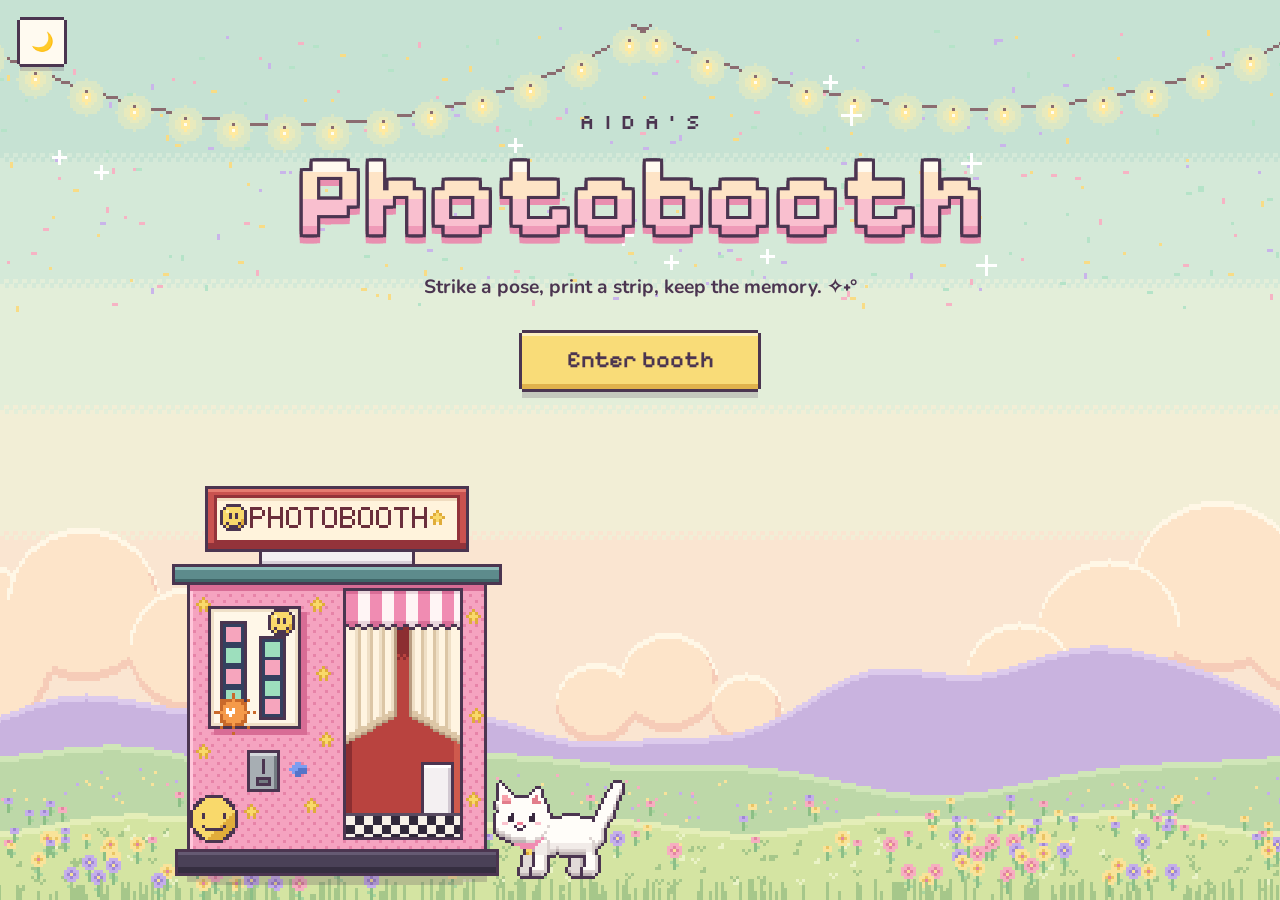
==== commit 52c93964: "change mascot" ====
--- a/index.html
+++ b/index.html
@@ -5,7 +5,7 @@
     <meta name="viewport" content="width=device-width, initial-scale=1.0, maximum-scale=1.0, user-scalable=no">
     <title>Aida's Photobooth</title>
     <link href="https://fonts.googleapis.com/css2?family=Pixelify+Sans:wght@400;500;600;700&family=Silkscreen&family=Nunito:wght@400;600;700;800&family=Poppins:wght@300;400;600&family=Caveat&family=Indie+Flower&family=Lobster&family=Pacifico&family=Sacramento&family=Satisfy&family=Special+Elite&family=Courier+Prime&display=swap" rel="stylesheet">
-    <link rel="stylesheet" href="static/css/style.css?v=3">
+    <link rel="stylesheet" href="static/css/style.css?v=8">
 </head>
 <body>
 
@@ -34,9 +34,17 @@
             <button class="enter-btn" onclick="enterBooth()">Enter booth</button>
         </div>
 
+        <!-- Booth + cat (drawn by scene.js). On enter the cat runs in and the curtain drops. -->
         <div class="landing-props" aria-hidden="true">
-            <svg id="sprite-booth" class="booth-sprite" viewBox="0 0 44 67" shape-rendering="crispEdges"></svg>
-            <svg id="sprite-cat" class="cat-sprite" viewBox="0 0 20 28" shape-rendering="crispEdges"></svg>
+            <svg id="sprite-booth" class="booth-sprite" viewBox="0 0 112 134" shape-rendering="crispEdges"></svg>
+            <div class="booth-glow"></div>
+            <div class="cat-walker">
+                <svg id="sprite-cat" class="cat-sprite" viewBox="0 0 48 34" shape-rendering="crispEdges"></svg>
+            </div>
+            <svg id="sprite-cat-inside" class="cat-inside" viewBox="0 0 37 26" shape-rendering="crispEdges"></svg>
+            <div class="curtain-clip">
+                <svg id="sprite-curtain" class="curtain-sprite" viewBox="0 0 38 63" shape-rendering="crispEdges"></svg>
+            </div>
         </div>
 
         <div class="landing-flash"></div>
@@ -237,25 +245,15 @@
 
                 <div id="tab-stickers" class="tab-content">
                     <div class="control-group">
+                        <h4>Sticker Color</h4>
+                        <div class="variant-row" id="sticker-variants" role="radiogroup" aria-label="Sticker color"></div>
+                        <div class="toggle-row" style="margin-top:16px; margin-bottom:0"><span>Die-cut Border</span><label class="switch"><input type="checkbox" id="sticker-border" checked onchange="setStickerBorder(this.checked)"><span class="slider-switch"></span></label></div>
+                    </div>
+                    <div class="control-group">
                         <h4>Add Stickers</h4>
-                        <p style="font-size: 0.8rem; color: var(--text-muted); margin-bottom:10px;">Tap to add, then drag to move or resize!</p>
-                        <div class="sticker-grid">
-                            <button class="sticker-btn" style="background:#ffeaa7" onclick="clearStickers()">🚫</button>
-                            <button class="sticker-btn" onclick="addSticker('🎀')">🎀</button>
-                            <button class="sticker-btn" onclick="addSticker('✨')">✨</button>
-                            <button class="sticker-btn" onclick="addSticker('💖')">💖</button>
-                            <button class="sticker-btn" onclick="addSticker('🌸')">🌸</button>
-                            <button class="sticker-btn" onclick="addSticker('🦋')">🦋</button>
-                            <button class="sticker-btn" onclick="addSticker('☁️')">☁️</button>
-                            <button class="sticker-btn" onclick="addSticker('🧸')">🧸</button>
-                            <button class="sticker-btn" onclick="addSticker('🍓')">🍓</button>
-                            <button class="sticker-btn" onclick="addSticker('👑')">👑</button>
-                            <button class="sticker-btn" onclick="addSticker('🍒')">🍒</button>
-                            <button class="sticker-btn" onclick="addSticker('⭐')">⭐</button>
-                            <button class="sticker-btn" onclick="addSticker('🫧')">🫧</button>
-                            <button class="sticker-btn" onclick="addSticker('🐾')">🐾</button>
-                            <button class="sticker-btn" onclick="addSticker('🐰')">🐰</button>
-                            <button class="sticker-btn" onclick="addSticker('🐱')">🐱</button>
+                        <p class="sticker-help">Tap to add, then drag to move or resize! Select a placed sticker and pick a color to recolor it.</p>
+                        <div class="sticker-grid" id="sticker-grid">
+                            <button class="sticker-btn sticker-clear" onclick="clearStickers()" title="Remove all stickers" aria-label="Remove all stickers">🚫</button>
                         </div>
                     </div>
                 </div>
@@ -285,7 +283,8 @@
     <canvas id="capture-canvas" class="hidden"></canvas>
     <input type="hidden" id="active-layout" value="strip_4">
 
-    <script src="static/js/scene.js?v=3"></script>
-    <script src="static/js/app.js?v=3"></script>
+    <script src="static/js/stickers.js?v=8"></script>
+    <script src="static/js/scene.js?v=8"></script>
+    <script src="static/js/app.js?v=8"></script>
 </body>
 </html>
--- a/static/css/style.css
+++ b/static/css/style.css
@@ -5,8 +5,13 @@
 @property --sky-4 { syntax: '<color>'; inherits: true; initial-value: #f2eed6; }
 @property --sky-5 { syntax: '<color>'; inherits: true; initial-value: #fae5d1; }
 
+/* One art pixel for the pixel scene (backdrop, booth, cat): a whole number of screen pixels */
+:root { --px: 3px; }
+@media (max-width: 700px), (max-height: 720px) { :root { --px: 2px; } }
+@media (min-width: 1800px) and (min-height: 1000px) { :root { --px: 4px; } }
+
 :root {
-    /* One scenery "pixel" — matches how the backdrop SVGs scale to cover the screen */
+    /* Scale of the sky-band dithering */
     --u: max(0.3125vw, 0.5vh);
 
     --ink: #4b3550;
@@ -32,7 +37,9 @@
     --c-star: transparent;
     --c-cf1: #f6b3c4; --c-cf2: #b5e3c8; --c-cf3: #f8dc86; --c-cf4: #c9b5ea;
     --c-wire: #8b6c70; --c-sock: #8b6c70;
-    --c-bulb: #ffeaa0; --c-core: #fffdf0; --c-glow: #fff1b0;
+    --c-bulb: #ffeaa0; --c-core: #fffdf0;
+    --c-g1a: rgba(255, 241, 176, 0.35); --c-g1b: var(--c-g1a); --c-g1c: var(--c-g1a);
+    --c-g2a: rgba(255, 241, 176, 0.6); --c-g2b: var(--c-g2a); --c-g2c: var(--c-g2a);
     --c-spk: #ffffff;
     --c-cl1: #fff7e6; --c-cl2: #fde4c9; --c-cl3: #f6ccb8;
     --c-hf: #c9b3df; --c-hf2: #dccaec;
@@ -43,15 +50,6 @@
     --c-fv: #c4aeea; --c-fvd: #9e86d4;
     --c-fy: #f9e39a; --c-fyd: #ebc464;
     --c-fs: #8cbf86; --c-fl: #a8d59d;
-
-    --c-ink: var(--ink);
-    --c-bp: #f4b3be; --c-bl: #fbd2d6; --c-bd: #e597a7; --c-bdd: #cf7f92;
-    --c-mt: #b8e6ca; --c-mtd: #92cfad;
-    --c-scr: #4b3a5c; --c-scrhi: #8a77a3; --c-btn: #4b3a5c;
-    --c-dp: #e8789a; --c-dm: #7fcca2; --c-dy: #f2c94c;
-    --c-f: #fff4e0; --c-shd: rgba(75, 53, 80, 0.18);
-    --c-cw: #fffaf3; --c-cq: #f7c1a0; --c-cp: #f6aec0; --c-ck: #3a2a40;
-    --c-cc: #f8bccb; --c-cn: #e8789a; --c-cy: #f6d36b; --c-cv: #c4aeea; --c-ch: #e8789a;
 
     transition: --sky-1 0.7s ease, --sky-2 0.7s ease, --sky-3 0.7s ease, --sky-4 0.7s ease, --sky-5 0.7s ease;
 }
@@ -80,7 +78,8 @@
     --c-star: #fff6d6;
     --c-cf1: rgba(246, 179, 196, 0.35); --c-cf2: rgba(181, 227, 200, 0.3); --c-cf3: rgba(248, 220, 134, 0.35); --c-cf4: rgba(201, 181, 234, 0.35);
     --c-wire: #0c0a1a; --c-sock: #3a3058;
-    --c-bulb: #ffe28a; --c-core: #fffbe6; --c-glow: #ffd970;
+    --c-bulb: #ffe28a; --c-core: #fffbe6;
+    --c-g1a: rgba(255, 217, 112, 0.22); --c-g2a: rgba(255, 217, 112, 0.42);
     --c-spk: #fff6d6;
     --c-cl1: #6a5a92; --c-cl2: #54467d; --c-cl3: #45396b;
     --c-hf: #3a3264; --c-hf2: #4a4078;
@@ -91,13 +90,6 @@
     --c-fv: #8f7bc0; --c-fvd: #6e5a9f;
     --c-fy: #d8bd70; --c-fyd: #9c8344;
     --c-fs: #2f5a3a; --c-fl: #3b6b47;
-
-    --c-bp: #d697a6; --c-bl: #e6b3bd; --c-bd: #b67688; --c-bdd: #93586c;
-    --c-mt: #86bfa2; --c-mtd: #669c82;
-    --c-scr: #6c5c9a; --c-scrhi: #b3a6dc; --c-btn: #2a2140;
-    --c-f: #f1e4d0; --c-shd: rgba(0, 0, 0, 0.3);
-    --c-cw: #ece4ef; --c-cq: #d6a68c; --c-cp: #d998aa; --c-ck: #1a1326;
-    --c-cc: #dba1b1; --c-cv: #9f8ccc;
 }
 
 * { box-sizing: border-box; -webkit-tap-highlight-color: transparent; }
@@ -133,7 +125,7 @@
    Per element: --oc outline colour, --lift drop-shadow depth, --inset extra inner shading. */
 .theme-toggle, .btn, .enter-btn, .frame-card, .setup-sidebar, .cam-wrapper, .frame-summary,
 .tabs-header, .mobile-tab-nav, .control-group, .drag-hint, .zoom-controls, .nav-arrow,
-select, input[type=text], .sticker-btn, .swatch, .picker-wrapper,
+select, input[type=text], .sticker-btn, .variant-btn, .swatch, .picker-wrapper,
 #download-toast, .download-modal-content, .print-card, .print-loader {
     --oc: var(--ink);
     --lift: 0px;
@@ -146,15 +138,17 @@
         var(--inset);
 }
 
-/* --- PIXEL SCENERY --- */
+/* --- PIXEL SCENERY (drawn by scene.js at one --px per art pixel) --- */
 .scene { position: fixed; inset: 0; z-index: 0; pointer-events: none; overflow: hidden; }
-.scene-sky { position: absolute; top: 0; left: 0; width: 100%; height: calc(70 * var(--u)); display: block; }
-.scene-ground { position: absolute; bottom: 0; left: 0; width: 100%; height: calc(110 * var(--u)); display: block; }
+.scene-sky { position: absolute; top: 0; display: block; }
+.scene-ground { position: absolute; bottom: 0; display: block; }
 .scene path, .landing-props path { transition: fill 0.7s ease; }
 .scene .twinkle { animation: twinkle 2.4s steps(2, jump-none) infinite; }
-.scene .glow { animation: glow 3s ease-in-out infinite; }
+.scene .c-g1a, .scene .c-g2a { animation: glow 3s steps(3, jump-none) infinite; }
+.scene .c-g1b, .scene .c-g2b { animation: glow 3s steps(3, jump-none) -1s infinite; }
+.scene .c-g1c, .scene .c-g2c { animation: glow 3s steps(3, jump-none) -2s infinite; }
 @keyframes twinkle { 0%, 100% { opacity: 1; } 50% { opacity: 0.2; } }
-@keyframes glow { 0%, 100% { opacity: 1; } 50% { opacity: 0.55; } }
+@keyframes glow { 0%, 100% { opacity: 1; } 50% { opacity: 0.4; } }
 
 #screen-landing, #screen-frame, #screen-setup, #screen-editor { position: relative; z-index: 1; }
 
@@ -238,32 +232,78 @@
 .enter-btn:hover { transform: translateY(-2px); --lift: 8px; }
 .enter-btn:active { transform: translateY(4px); --lift: 2px; }
 
-/* Booth + cat stand in the meadow, left of centre like the hero art */
+/* Booth + cat stand in the meadow, left of centre like the hero art. Sizes are in sprite pixels;
+   scene.js snaps the group onto the backdrop's pixel grid. */
 .landing-props {
-    position: absolute; z-index: 1; left: 50%; bottom: calc(5 * var(--u));
-    transform: translateX(calc(-100% - 7vw));
-    display: flex; align-items: flex-end; gap: calc(2 * var(--u));
+    position: absolute; z-index: 1; left: 50%; bottom: calc(4 * var(--px));
+    width: calc(152 * var(--px)); height: calc(134 * var(--px));
+    transform: translateX(calc(-100% + 8 * var(--px) - 3vw));
     pointer-events: none;
 }
-.booth-sprite { width: calc(44 * var(--u)); height: calc(67 * var(--u)); display: block; }
-.cat-sprite {
-    width: calc(20 * var(--u)); height: calc(28 * var(--u)); display: block;
-    animation: bob 1.6s steps(1) infinite;
-}
-@keyframes bob { 50% { transform: translateY(calc(-1 * var(--u))); } }
+[data-theme="dark"] .landing-props { filter: brightness(0.86) saturate(0.92); }
+.booth-sprite { position: absolute; left: 0; top: 0; width: calc(112 * var(--px)); height: calc(134 * var(--px)); display: block; }
+
+/* Doorway layers: glow and drop curtain sit over the opening (x 59, y 47, 38x63 sprite pixels).
+   The curtain slides down inside a clip instead of stretching, so its pixels never distort. */
+.booth-glow, .curtain-clip {
+    position: absolute; left: calc(59 * var(--px)); top: calc(47 * var(--px));
+    width: calc(38 * var(--px)); height: calc(63 * var(--px));
+}
+.curtain-clip { z-index: 3; overflow: hidden; }
+.curtain-sprite { display: block; width: 100%; height: 100%; transform: translateY(-100%); }
+.booth-glow { z-index: 4; opacity: 0; background: #fff8e1; }
+
+.cat-walker {
+    position: absolute; z-index: 2; left: calc(106 * var(--px)); top: calc(98 * var(--px));
+    width: calc(48 * var(--px)); height: calc(34 * var(--px));
+}
+.cat-sprite { width: 100%; height: 100%; display: block; }
+/* Smaller cat drawn for inside the booth (same pixel size, fewer pixels) */
+.cat-inside {
+    position: absolute; z-index: 2; left: calc(60 * var(--px)); top: calc(89 * var(--px));
+    width: calc(var(--sw, 37) * var(--px)); height: calc(var(--sh, 26) * var(--px));
+    display: block; opacity: 0;
+}
+.cat-sprite .cat-run1, .cat-sprite .cat-run2 { opacity: 0; }
+.cat-sprite .cat-blink { opacity: 0; animation: blink 4.5s steps(1) infinite; }
+@keyframes blink { 0%, 92% { opacity: 0; } 93%, 96% { opacity: 1; } 97% { opacity: 0; } }
 
 .landing-flash { position: fixed; inset: 0; z-index: 5; background: #fffdf5; opacity: 0; pointer-events: none; }
 
-/* Entering: the booth screen lights up and the camera flashes */
-#screen-landing.entering .c-scr { fill: #fffdf5 !important; }
-#screen-landing.entering .landing-flash { animation: flash 0.55s ease-out; }
-#screen-landing.entering .cat-sprite { animation: hop 0.5s steps(1); }
+/* Entering (2.1s, see enterBooth): run to the booth, hop through the doorway,
+   curtain drops, light glows through it, then the camera flash */
+#screen-landing.entering .cat-walker { animation: cat-enter 1.5s forwards, hide-late 1.5s steps(1) forwards; }
+#screen-landing.entering .cat-inside { animation: show-late 1.5s steps(1) forwards; }
+#screen-landing.entering .cat-blink { animation: none; }
+#screen-landing.entering .cat-idle { animation: show-late 1.5s steps(1) forwards; }
+#screen-landing.entering .cat-run1 { animation: run-a 0.18s steps(1) 6; }
+#screen-landing.entering .cat-run2 { animation: run-b 0.18s steps(1) 6; }
+#screen-landing.entering .curtain-sprite { animation: curtain-drop 0.36s steps(9, end) 1.15s forwards; }
+#screen-landing.entering .booth-glow { animation: glow-pop 0.45s steps(4, jump-none) 1.55s; }
+#screen-landing.entering .landing-flash { animation: flash 0.45s ease-out 1.65s; }
+#screen-landing.entering .enter-btn { transform: translateY(4px); --lift: 2px; }
+
+/* Every step moves a whole number of pixels: run 2px/step, leap 3x6px, land 4x6px.
+   At 72% the walker is swapped for the smaller cat standing inside the doorway. */
+@keyframes cat-enter {
+    0% { transform: translate(0, 0); animation-timing-function: steps(11, end); }
+    42% { transform: translate(calc(-22 * var(--px)), 0); animation-timing-function: steps(6, end); }
+    58% { transform: translate(calc(-40 * var(--px)), calc(-36 * var(--px))); animation-timing-function: steps(3, end); }
+    72%, 100% { transform: translate(calc(-52 * var(--px)), calc(-18 * var(--px))); }
+}
+@keyframes hide-late { 0% { opacity: 1; } 72% { opacity: 0; } 100% { opacity: 0; } }
+@keyframes show-late { 0% { opacity: 0; } 72% { opacity: 1; } 100% { opacity: 1; } }
+@keyframes run-a { 0% { opacity: 1; } 50% { opacity: 0; } }
+@keyframes run-b { 0% { opacity: 0; } 50% { opacity: 1; } }
+@keyframes curtain-drop { from { transform: translateY(-100%); } to { transform: translateY(0); } }
+@keyframes glow-pop { 0% { opacity: 0; } 25% { opacity: 0.9; } 100% { opacity: 0; } }
 @keyframes flash { 0% { opacity: 0; } 30% { opacity: 0.9; } 100% { opacity: 0; } }
-@keyframes hop { 25%, 50% { transform: translateY(calc(-4 * var(--u))); } 75% { transform: translateY(calc(-1 * var(--u))); } }
-
+
+@media (max-width: 1000px) {
+    .landing-props { transform: translateX(-50%); }
+}
 @media (max-width: 700px) {
     .landing-hero { padding-top: max(96px, 19vh); }
-    .landing-props { transform: translateX(-50%); }
 }
 @media (max-height: 540px) and (orientation: landscape) {
     .landing-hero { padding-top: 56px; }
@@ -557,6 +597,21 @@
 }
 .sticker-btn:hover { transform: translateY(-3px); --oc: var(--accent); --lift: 6px; }
 .sticker-btn:active { transform: translateY(2px); --lift: 1px; }
+.sticker-btn img { width: 74%; height: 74%; object-fit: contain; image-rendering: pixelated; display: block; margin: auto; pointer-events: none; }
+.sticker-clear { background: var(--yellow); }
+.sticker-help { font-size: 0.8rem; color: var(--text-muted); margin: 0 0 12px; }
+
+/* Sticker colour variants */
+.variant-row { display: flex; flex-wrap: wrap; gap: 12px; padding: 3px; }
+.variant-btn {
+    width: 30px; height: 30px; padding: 0; cursor: pointer;
+    background: var(--card-bg); color: var(--text-dark);
+    font-family: 'Pixelify Sans', sans-serif; font-weight: 700; font-size: 1rem; line-height: 1;
+    --lift: 3px; transition: transform 0.1s steps(1);
+}
+.variant-btn:hover { transform: translateY(-2px); --lift: 5px; }
+.variant-btn.active { --oc: var(--accent); --inset: inset 0 0 0 2px var(--panel-bg); transform: translateY(-2px); --lift: 5px; }
+.variant-btn:focus-visible { outline: 3px dashed var(--accent); outline-offset: 5px; }
 
 /* --- DOWNLOAD TOAST --- */
 #download-toast {
@@ -628,8 +683,9 @@
 .setup-sidebar, .tools-scroll-area, #screen-frame, .download-modal-content { scrollbar-width: thin; scrollbar-color: var(--accent-soft) transparent; }
 
 @media (prefers-reduced-motion: reduce) {
-    .scene .twinkle, .scene .glow, .cat-sprite, .landing-hero, .frame-inner { animation: none; }
-    #screen-landing.entering .landing-flash, #screen-landing.entering .cat-sprite { animation: none; }
+    .scene .twinkle, .scene path, .cat-sprite .cat-blink, .landing-hero, .frame-inner { animation: none; }
+    #screen-landing.entering .landing-flash, #screen-landing.entering .cat-walker, #screen-landing.entering .cat-sprite g,
+    #screen-landing.entering .curtain-sprite, #screen-landing.entering .booth-glow, #screen-landing.entering .cat-inside { animation: none; }
     .frame-card, .frame-preview, .enter-btn, .btn { transition: none; }
 }
 
@@ -673,4 +729,6 @@
 
     .sticker-grid { grid-template-columns: repeat(auto-fill, minmax(45px, 1fr)); }
     .sticker-btn { height: 45px; font-size: 1.4rem; }
-}
+    .variant-row { gap: 10px; }
+    .variant-btn { width: 26px; height: 26px; }
+}
